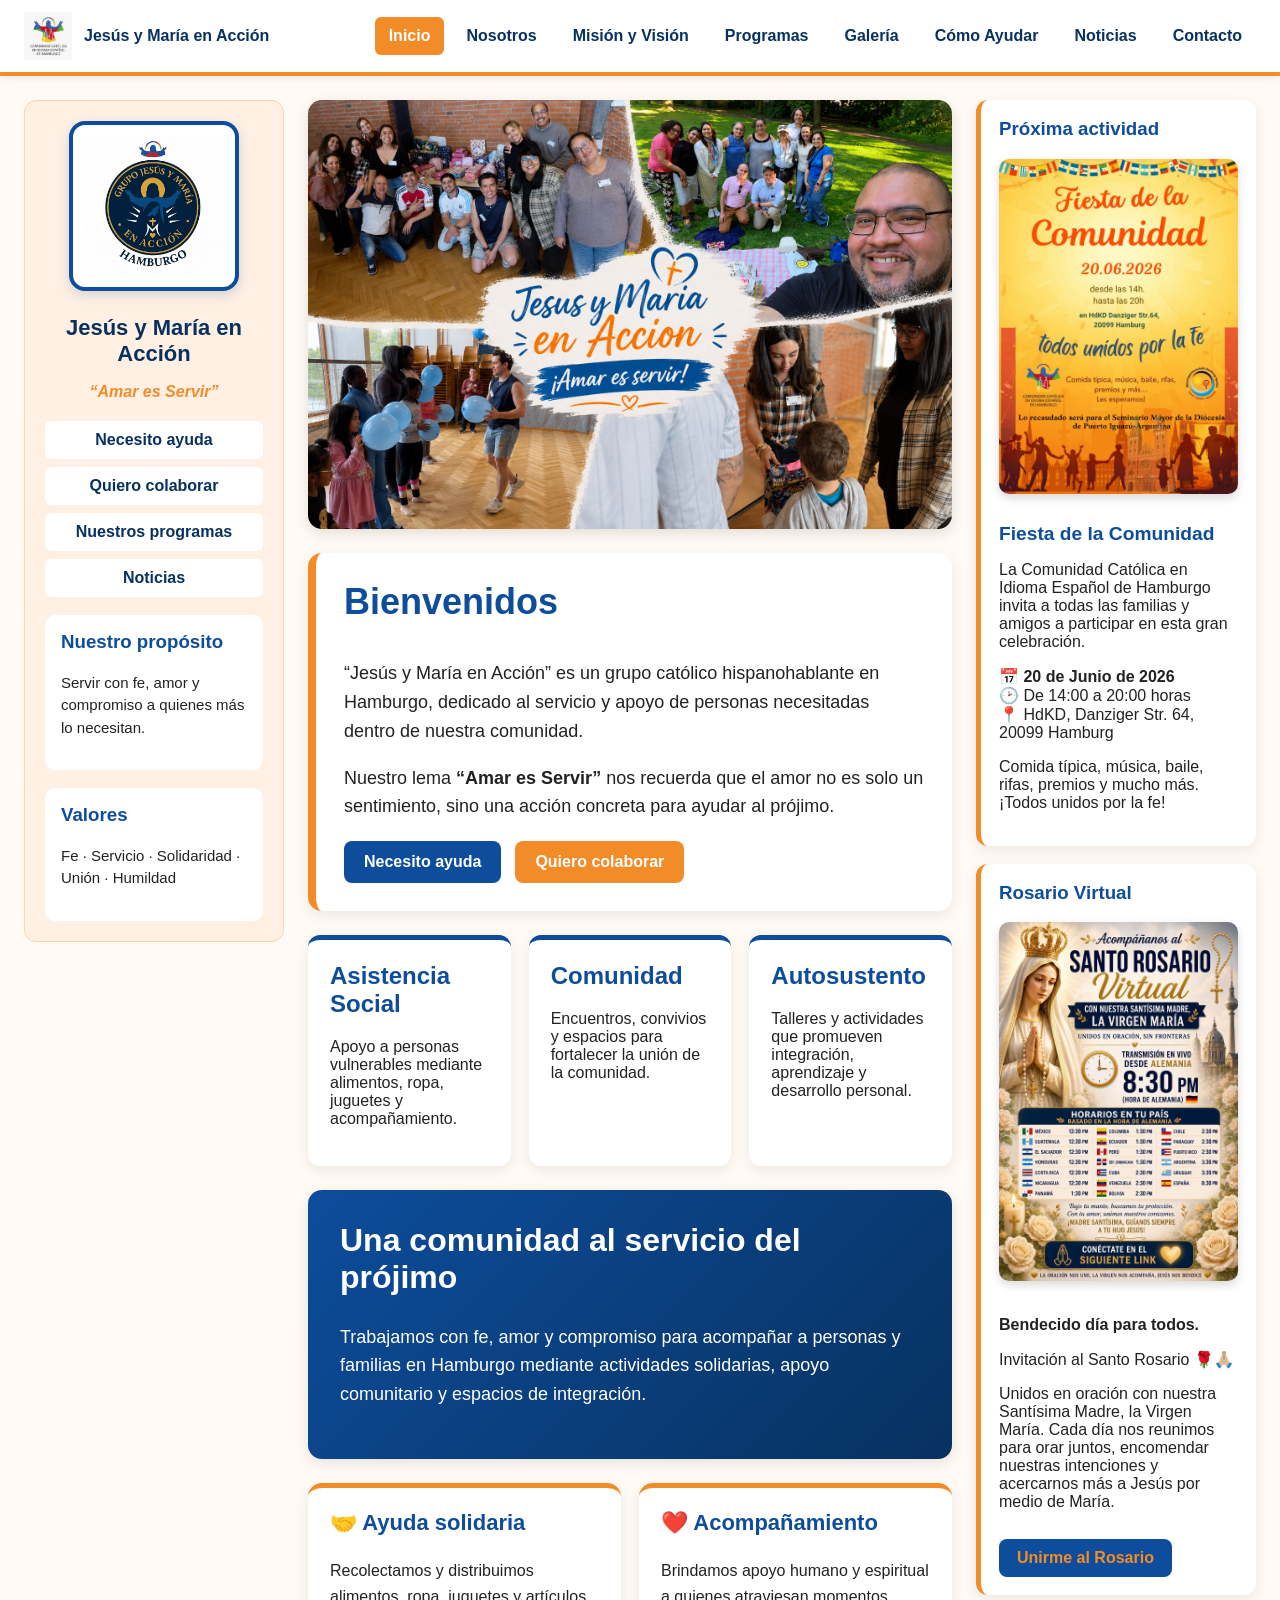
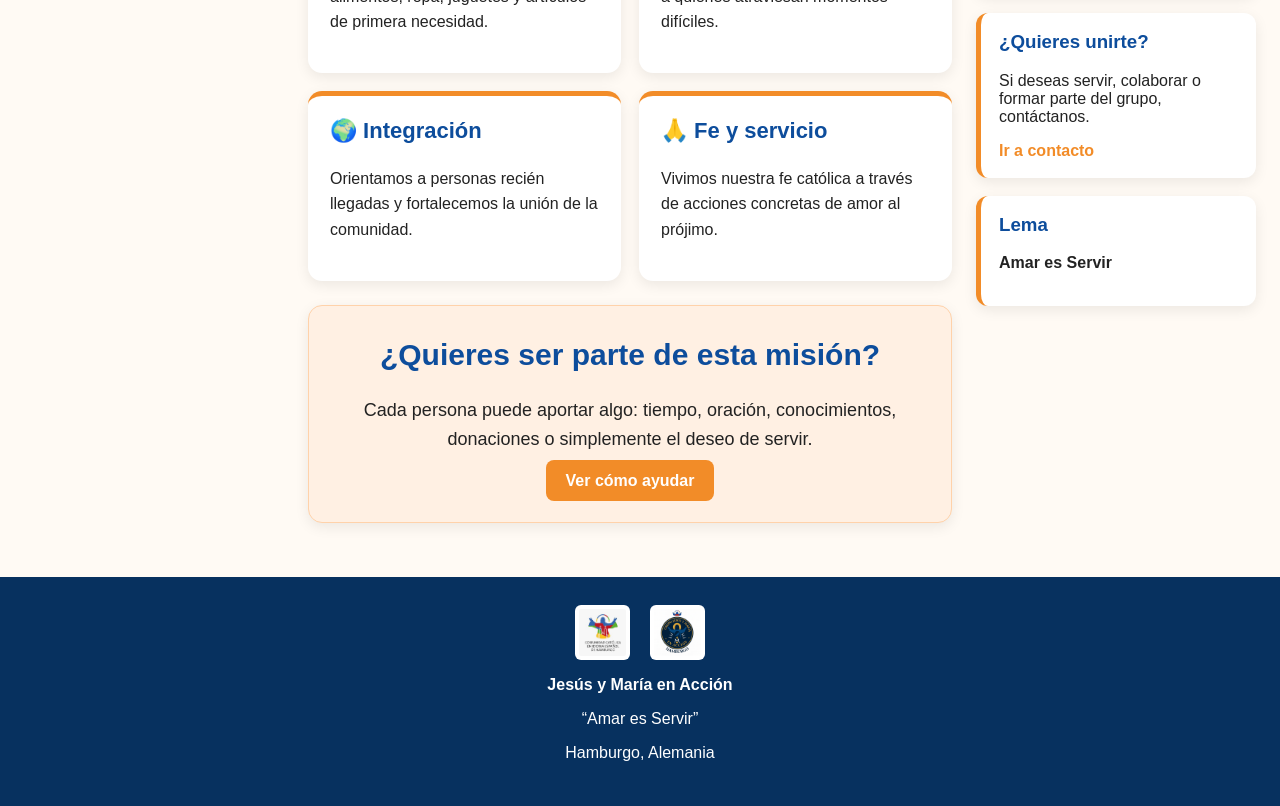
==== index.html @ 9e055492 "updated sidebars" ====
<!DOCTYPE html>
<html lang="es">
<head>
  <meta charset="UTF-8" />
  <meta name="viewport" content="width=device-width, initial-scale=1.0" />
  <title>Jesús y María en Acción | Amar es Servir</title>
  <link rel="stylesheet" href="style.css" />
</head>
<body>

  <div id="header"></div>

  <main class="page-layout">
    <div id="sidebar"></div>

    <section class="main-content">
      <div class="hero-card">
        <img src="images/image-center.png" alt="Jesús y María en Acción" class="hero-image" />
      </div>

      <section class="welcome-section">
        <h1>Bienvenidos</h1>
        <p>
          “Jesús y María en Acción” es un grupo católico hispanohablante en Hamburgo,
          dedicado al servicio y apoyo de personas necesitadas dentro de nuestra comunidad.
        </p>
        <p>
          Nuestro lema <strong>“Amar es Servir”</strong> nos recuerda que el amor no es solo
          un sentimiento, sino una acción concreta para ayudar al prójimo.
        </p>

        <div class="button-group">
          <a href="contacto.html" class="btn primary">Necesito ayuda</a>
          <a href="como-ayudar.html" class="btn secondary">Quiero colaborar</a>
        </div>
      </section>

      <section class="cards-section">
        <article class="info-card">
          <h2>Asistencia Social</h2>
          <p>Apoyo a personas vulnerables mediante alimentos, ropa, juguetes y acompañamiento.</p>
        </article>

        <article class="info-card">
          <h2>Comunidad</h2>
          <p>Encuentros, convivios y espacios para fortalecer la unión de la comunidad.</p>
        </article>

        <article class="info-card">
          <h2>Autosustento</h2>
          <p>Talleres y actividades que promueven integración, aprendizaje y desarrollo personal.</p>
        </article>
      </section>
      <section class="home-mission">
  <h2>Una comunidad al servicio del prójimo</h2>
  <p>
    Trabajamos con fe, amor y compromiso para acompañar a personas y familias
    en Hamburgo mediante actividades solidarias, apoyo comunitario y espacios de integración.
  </p>
</section>

<section class="home-actions">
  <article>
    <h3>🤝 Ayuda solidaria</h3>
    <p>Recolectamos y distribuimos alimentos, ropa, juguetes y artículos de primera necesidad.</p>
  </article>

  <article>
    <h3>❤️ Acompañamiento</h3>
    <p>Brindamos apoyo humano y espiritual a quienes atraviesan momentos difíciles.</p>
  </article>

  <article>
    <h3>🌍 Integración</h3>
    <p>Orientamos a personas recién llegadas y fortalecemos la unión de la comunidad.</p>
  </article>

  <article>
    <h3>🙏 Fe y servicio</h3>
    <p>Vivimos nuestra fe católica a través de acciones concretas de amor al prójimo.</p>
  </article>
</section>

<section class="home-call">
  <h2>¿Quieres ser parte de esta misión?</h2>
  <p>
    Cada persona puede aportar algo: tiempo, oración, conocimientos, donaciones
    o simplemente el deseo de servir.
  </p>
  <a href="como-ayudar.html" class="btn secondary">Ver cómo ayudar</a>
</section>
    </section>

    <aside class="right-column">
      <div class="right-box">
    <h3>Próxima actividad</h3>

    <img src="images/actividad-1.jpeg"
         alt="Fiesta de la Comunidad"
         class="activity-image">

    <h4>Fiesta de la Comunidad</h4>

    <p>
        La Comunidad Católica en Idioma Español de Hamburgo invita a
        todas las familias y amigos a participar en esta gran celebración.
    </p>

    <p>
        📅 <strong>20 de Junio de 2026</strong><br>
        🕑 De 14:00 a 20:00 horas<br>
        📍 HdKD, Danziger Str. 64, 20099 Hamburg
    </p>

    <p>
        Comida típica, música, baile, rifas, premios y mucho más.
        ¡Todos unidos por la fe!
    </p>
</div>

<div class="right-box">
    <h3>Rosario Virtual</h3>

    <img src="images/rosario-1.jpeg"
         alt="Rosario Virtual"
         class="activity-image">

    <p>
        <strong>Bendecido día para todos.</strong>
    </p>

    <p>
        Invitación al Santo Rosario 🌹🙏🏼
    </p>

    <p>
        Unidos en oración con nuestra Santísima Madre,
        la Virgen María. Cada día nos reunimos para orar juntos,
    encomendar nuestras intenciones y acercarnos
    más a Jesús por medio de María.
    </p>

    <a
      href="https://meet.google.com/ncn-cphq-fcn"
      target="_blank"
      class="rosario-link">
      Unirme al Rosario
    </a>
</div>

      <div class="right-box">
        <h3>¿Quieres unirte?</h3>
        <p>Si deseas servir, colaborar o formar parte del grupo, contáctanos.</p>
        <a href="contacto.html">Ir a contacto</a>
      </div>

      <div class="right-box">
        <h3>Lema</h3>
        <p><strong>Amar es Servir</strong></p>
      </div>
    </aside>
  </main>

  <div id="footer"></div>

  <script src="script.js"></script>
</body>
</html>
---- style.css ----
:root {
  --blue: #0d4d9c;
  --dark-blue: #07315f;
  --orange: #f28c28;
  --light-orange: #fff0e3;
  --cream: #fffaf4;
  --white: #ffffff;
  --gray: #f4f4f4;
  --text: #222;
}

* {
  box-sizing: border-box;
}

body {
  margin: 0;
  font-family: Arial, Helvetica, sans-serif;
  color: var(--text);
  background: var(--cream);
}

/* HEADER */

.site-header {
  background: var(--white);
  border-bottom: 4px solid var(--orange);
  box-shadow: 0 2px 8px rgba(0,0,0,0.08);
}

.header-inner {
  max-width: 1500px;
  margin: 0 auto;
  padding: 12px 24px;
  display: flex;
  align-items: center;
  justify-content: space-between;
}

.header-brand {
  display: flex;
  align-items: center;
  gap: 12px;
  text-decoration: none;
  color: var(--dark-blue);
  font-weight: bold;
}

.header-brand img {
  width: 48px;
  height: auto;
}

.nav-toggle {
  display: none;
  background: var(--blue);
  color: white;
  border: none;
  padding: 10px 14px;
  border-radius: 6px;
  font-size: 18px;
  cursor: pointer;
}

.main-nav {
  display: flex;
  gap: 8px;
}

.main-nav a {
  color: var(--dark-blue);
  text-decoration: none;
  padding: 10px 14px;
  font-weight: bold;
  border-radius: 6px;
}

.main-nav a:hover,
.main-nav a.active {
  background: var(--orange);
  color: white;
}

/* LAYOUT */

.page-layout {
  max-width: 1500px;
  margin: 0 auto;
  padding: 24px;
  display: grid;
  grid-template-columns: 260px 1fr 280px;
  gap: 24px;
}

/* SIDEBAR */

.sidebar {
  background: var(--light-orange);
  border-radius: 12px;
  padding: 20px;
  text-align: center;
  border: 1px solid #ffd2aa;
}

.sidebar-logo {
  width: 170px;
  max-width: 100%;
  margin-bottom: 12px;
  padding: 12px;
  background: white;
  border: 4px solid var(--blue);
  border-radius: 16px;
  box-shadow: 0 4px 12px rgba(13, 77, 156, 0.18);
}

.sidebar h2 {
  color: var(--dark-blue);
  margin: 8px 0 4px;
  font-size: 22px;
}

.sidebar .lema {
  color: var(--orange);
  font-weight: bold;
  font-style: italic;
  margin-bottom: 20px;
}

.sidebar-links {
  display: flex;
  flex-direction: column;
  gap: 8px;
}

.sidebar-links a {
  text-decoration: none;
  color: var(--dark-blue);
  background: white;
  padding: 10px;
  border-radius: 6px;
  font-weight: bold;
}

.sidebar-links a:hover {
  background: var(--blue);
  color: white;
}

/* MAIN */

.main-content {
  min-width: 0;
}

.hero-card {
  background: white;
  border-radius: 14px;
  overflow: hidden;
  box-shadow: 0 4px 14px rgba(0,0,0,0.12);
}

.hero-image {
  width: 100%;
  display: block;
}

.welcome-section {
  margin-top: 24px;
  background: white;
  padding: 28px;
  border-radius: 14px;
  border-left: 8px solid var(--orange);
  box-shadow: 0 4px 14px rgba(0,0,0,0.08);
}

.welcome-section h1 {
  margin-top: 0;
  color: var(--blue);
  font-size: 36px;
}

.welcome-section p {
  font-size: 18px;
  line-height: 1.6;
}

.button-group {
  display: flex;
  gap: 14px;
  margin-top: 20px;
  flex-wrap: wrap;
}

.btn {
  text-decoration: none;
  padding: 12px 20px;
  border-radius: 8px;
  font-weight: bold;
}

.btn.primary {
  background: var(--blue);
  color: white;
}

.btn.secondary {
  background: var(--orange);
  color: white;
}

.btn:hover {
  opacity: 0.9;
}

.cards-section {
  margin-top: 24px;
  display: grid;
  grid-template-columns: repeat(3, 1fr);
  gap: 18px;
}

.info-card {
  background: white;
  padding: 22px;
  border-radius: 12px;
  border-top: 5px solid var(--blue);
  box-shadow: 0 4px 14px rgba(0,0,0,0.08);
}

.info-card h2 {
  color: var(--blue);
  margin-top: 0;
}

/* RIGHT COLUMN */

.right-column {
  display: flex;
  flex-direction: column;
  gap: 18px;
}

.right-box {
  background: white;
  padding: 18px;
  border-radius: 12px;
  border-left: 5px solid var(--orange);
  box-shadow: 0 4px 14px rgba(0,0,0,0.08);
}

.right-box h3 {
  margin-top: 0;
  color: var(--blue);
}

.right-box a {
  color: var(--orange);
  font-weight: bold;
  text-decoration: none;
}

/* FOOTER */

.site-footer {
  background: var(--dark-blue);
  color: white;
  margin-top: 30px;
  padding: 28px 20px;
  text-align: center;
}

.footer-logos {
  display: flex;
  justify-content: center;
  gap: 20px;
  margin-bottom: 12px;
  align-items: center;
}

.footer-logos img {
  height: 55px;
  background: white;
  padding: 4px;
  border-radius: 6px;
}

/* MOBILE */

@media (max-width: 1050px) {
  .page-layout {
    grid-template-columns: 220px 1fr;
  }

  .right-column {
    grid-column: 1 / -1;
    display: grid;
    grid-template-columns: repeat(3, 1fr);
  }
}

@media (max-width: 800px) {
  .header-inner {
    flex-wrap: wrap;
  }

  .nav-toggle {
    display: block;
  }

  .main-nav {
    display: none;
    width: 100%;
    flex-direction: column;
    margin-top: 12px;
  }

  .main-nav.show {
    display: flex;
  }

  .main-nav a {
    background: var(--gray);
  }

  .page-layout {
    grid-template-columns: 1fr;
    padding: 14px;
  }

  .sidebar {
    order: 2;
  }

  .main-content {
    order: 1;
  }

  .right-column {
    order: 3;
    grid-template-columns: 1fr;
  }

  .cards-section {
    grid-template-columns: 1fr;
  }

  .welcome-section h1 {
    font-size: 30px;
  }

  .welcome-section p {
    font-size: 16px;
  }

  .button-group {
    flex-direction: column;
  }

  .btn {
    text-align: center;
  }
}

/* CONTACT PAGE */

.contact-hero {
  background: linear-gradient(135deg, var(--blue), var(--dark-blue));
  color: white;
  padding: 34px;
  border-radius: 14px;
  box-shadow: 0 4px 14px rgba(0,0,0,0.12);
}

.contact-hero h1 {
  margin-top: 0;
  font-size: 36px;
}

.contact-hero p {
  font-size: 18px;
  line-height: 1.6;
  max-width: 850px;
}

.contact-card {
  margin-top: 24px;
  background: white;
  padding: 28px;
  border-radius: 14px;
  border-left: 8px solid var(--orange);
  box-shadow: 0 4px 14px rgba(0,0,0,0.08);
}

.contact-form {
  display: flex;
  flex-direction: column;
  gap: 18px;
}

.form-row {
  display: grid;
  grid-template-columns: 1fr 1fr;
  gap: 18px;
}

.form-group {
  display: flex;
  flex-direction: column;
  gap: 7px;
}

.form-group label {
  font-weight: bold;
  color: var(--dark-blue);
}

.form-group input,
.form-group select,
.form-group textarea {
  width: 100%;
  padding: 13px 14px;
  border: 1px solid #cfcfcf;
  border-radius: 8px;
  font-size: 16px;
  font-family: Arial, Helvetica, sans-serif;
}

.form-group textarea {
  resize: vertical;
}

.form-group input:focus,
.form-group select:focus,
.form-group textarea:focus {
  outline: none;
  border-color: var(--blue);
  box-shadow: 0 0 0 3px rgba(13, 77, 156, 0.15);
}

.checkbox-group {
  display: flex;
  align-items: flex-start;
  gap: 10px;
  font-size: 15px;
  line-height: 1.5;
}

.checkbox-group input {
  margin-top: 4px;
}

.form-button {
  border: none;
  cursor: pointer;
  font-size: 17px;
  align-self: flex-start;
}

@media (max-width: 800px) {
  .form-row {
    grid-template-columns: 1fr;
  }

  .contact-hero h1 {
    font-size: 28px;
  }

  .contact-card,
  .contact-hero {
    padding: 22px;
  }

  .form-button {
    width: 100%;
  }
}

/* COMO AYUDAR PAGE */

.help-hero {
  background: linear-gradient(135deg, var(--orange), #ffb15f);
  color: white;
  padding: 34px;
  border-radius: 14px;
  box-shadow: 0 4px 14px rgba(0,0,0,0.12);
}

.help-hero h1 {
  margin-top: 0;
  font-size: 36px;
}

.help-hero p {
  font-size: 18px;
  line-height: 1.6;
  max-width: 900px;
}

.help-grid {
  margin-top: 24px;
  display: grid;
  grid-template-columns: repeat(2, 1fr);
  gap: 20px;
}

.help-card {
  background: white;
  padding: 26px;
  border-radius: 14px;
  border-top: 6px solid var(--blue);
  box-shadow: 0 4px 14px rgba(0,0,0,0.08);
  transition: transform 0.2s ease, box-shadow 0.2s ease;
}

.help-card:hover {
  transform: translateY(-4px);
  box-shadow: 0 8px 22px rgba(0,0,0,0.12);
}

.help-icon {
  font-size: 42px;
  margin-bottom: 10px;
}

.help-card h2 {
  color: var(--blue);
  margin-top: 0;
}

.help-card p {
  line-height: 1.6;
  margin-bottom: 20px;
}

.help-closing {
  margin-top: 24px;
  background: white;
  padding: 28px;
  border-radius: 14px;
  border-left: 8px solid var(--orange);
  box-shadow: 0 4px 14px rgba(0,0,0,0.08);
  text-align: center;
}

.help-closing h2 {
  color: var(--blue);
  font-size: 32px;
  margin-top: 0;
}

.help-closing p {
  font-size: 18px;
  line-height: 1.6;
}

@media (max-width: 800px) {
  .help-grid {
    grid-template-columns: 1fr;
  }

  .help-hero h1 {
    font-size: 28px;
  }

  .help-hero,
  .help-closing,
  .help-card {
    padding: 22px;
  }
}

/* NOSOTROS PAGE */

.about-hero {
  background: linear-gradient(135deg, var(--blue), var(--dark-blue));
  color: white;
  padding: 34px;
  border-radius: 14px;
  box-shadow: 0 4px 14px rgba(0,0,0,0.12);
}

.about-hero h1 {
  margin-top: 0;
  font-size: 38px;
}

.about-hero p {
  font-size: 19px;
  line-height: 1.6;
}

.about-section {
  margin-top: 24px;
  background: white;
  padding: 24px;
  border-radius: 14px;
  display: grid;
  grid-template-columns: 1fr 1fr;
  gap: 24px;
  align-items: center;
  box-shadow: 0 4px 14px rgba(0,0,0,0.08);
  border-left: 8px solid var(--orange);
}

.about-section.reverse {
  direction: rtl;
  border-left: none;
  border-right: 8px solid var(--blue);
}

.about-section.reverse > * {
  direction: ltr;
}

.about-text h2 {
  color: var(--blue);
  font-size: 30px;
  margin-top: 0;
}

.about-text p {
  font-size: 17px;
  line-height: 1.7;
}

.about-img {
  width: 100%;
  height: 330px;
  object-fit: cover;
  border-radius: 12px;
  box-shadow: 0 4px 12px rgba(0,0,0,0.15);
}

.about-closing {
  margin-top: 24px;
  background: var(--light-orange);
  padding: 32px;
  border-radius: 14px;
  text-align: center;
  border: 1px solid #ffd2aa;
  box-shadow: 0 4px 14px rgba(0,0,0,0.08);
}

.about-closing h2 {
  color: var(--blue);
  font-size: 32px;
  margin-top: 0;
}

.about-closing p {
  font-size: 18px;
  line-height: 1.6;
  max-width: 780px;
  margin: 0 auto 22px;
}

@media (max-width: 800px) {
  .about-section,
  .about-section.reverse {
    grid-template-columns: 1fr;
    direction: ltr;
    border-left: 8px solid var(--orange);
    border-right: none;
  }

  .about-img {
    height: 240px;
  }

  .about-hero h1 {
    font-size: 30px;
  }

  .about-text h2 {
    font-size: 26px;
  }

  .about-section,
  .about-closing,
  .about-hero {
    padding: 22px;
  }
}

.activity-image {
    width: 100%;
    border-radius: 10px;
    margin-bottom: 15px;
    box-shadow: 0 4px 10px rgba(0,0,0,0.15);
}

.right-box h4 {
    color: var(--blue);
    margin-top: 10px;
    margin-bottom: 10px;
    font-size: 1.2rem;
}

.rosario-link {
    display: inline-block;
    margin-top: 12px;
    background-color: var(--blue);
    color: white;
    text-decoration: none;
    padding: 10px 18px;
    border-radius: 8px;
    font-weight: bold;
    transition: 0.3s;
}

.rosario-link:hover {
    background-color: var(--orange);
}

/* HOME EXTRA SECTIONS */

.home-mission {
  margin-top: 24px;
  background: linear-gradient(135deg, var(--blue), var(--dark-blue));
  color: white;
  padding: 32px;
  border-radius: 14px;
  box-shadow: 0 4px 14px rgba(0,0,0,0.10);
}

.home-mission h2 {
  margin-top: 0;
  font-size: 32px;
}

.home-mission p {
  font-size: 18px;
  line-height: 1.6;
}

.home-actions {
  margin-top: 24px;
  display: grid;
  grid-template-columns: repeat(2, 1fr);
  gap: 18px;
}

.home-actions article {
  background: white;
  padding: 22px;
  border-radius: 14px;
  border-top: 5px solid var(--orange);
  box-shadow: 0 4px 14px rgba(0,0,0,0.08);
}

.home-actions h3 {
  color: var(--blue);
  margin-top: 0;
  font-size: 22px;
}

.home-actions p {
  line-height: 1.6;
}

.home-call {
  margin-top: 24px;
  background: var(--light-orange);
  padding: 32px;
  border-radius: 14px;
  text-align: center;
  border: 1px solid #ffd2aa;
  box-shadow: 0 4px 14px rgba(0,0,0,0.08);
}

.home-call h2 {
  color: var(--blue);
  font-size: 30px;
  margin-top: 0;
}

.home-call p {
  font-size: 18px;
  line-height: 1.6;
}

@media (max-width: 800px) {
  .home-actions {
    grid-template-columns: 1fr;
  }

  .home-mission,
  .home-call {
    padding: 22px;
  }
}

.sidebar-impact {
  margin-top: 18px;
  background: white;
  padding: 16px;
  border-radius: 10px;
  text-align: left;
}

.sidebar-impact h3 {
  color: var(--blue);
  margin-top: 0;
}

.sidebar-impact p {
  font-size: 15px;
  line-height: 1.5;
}
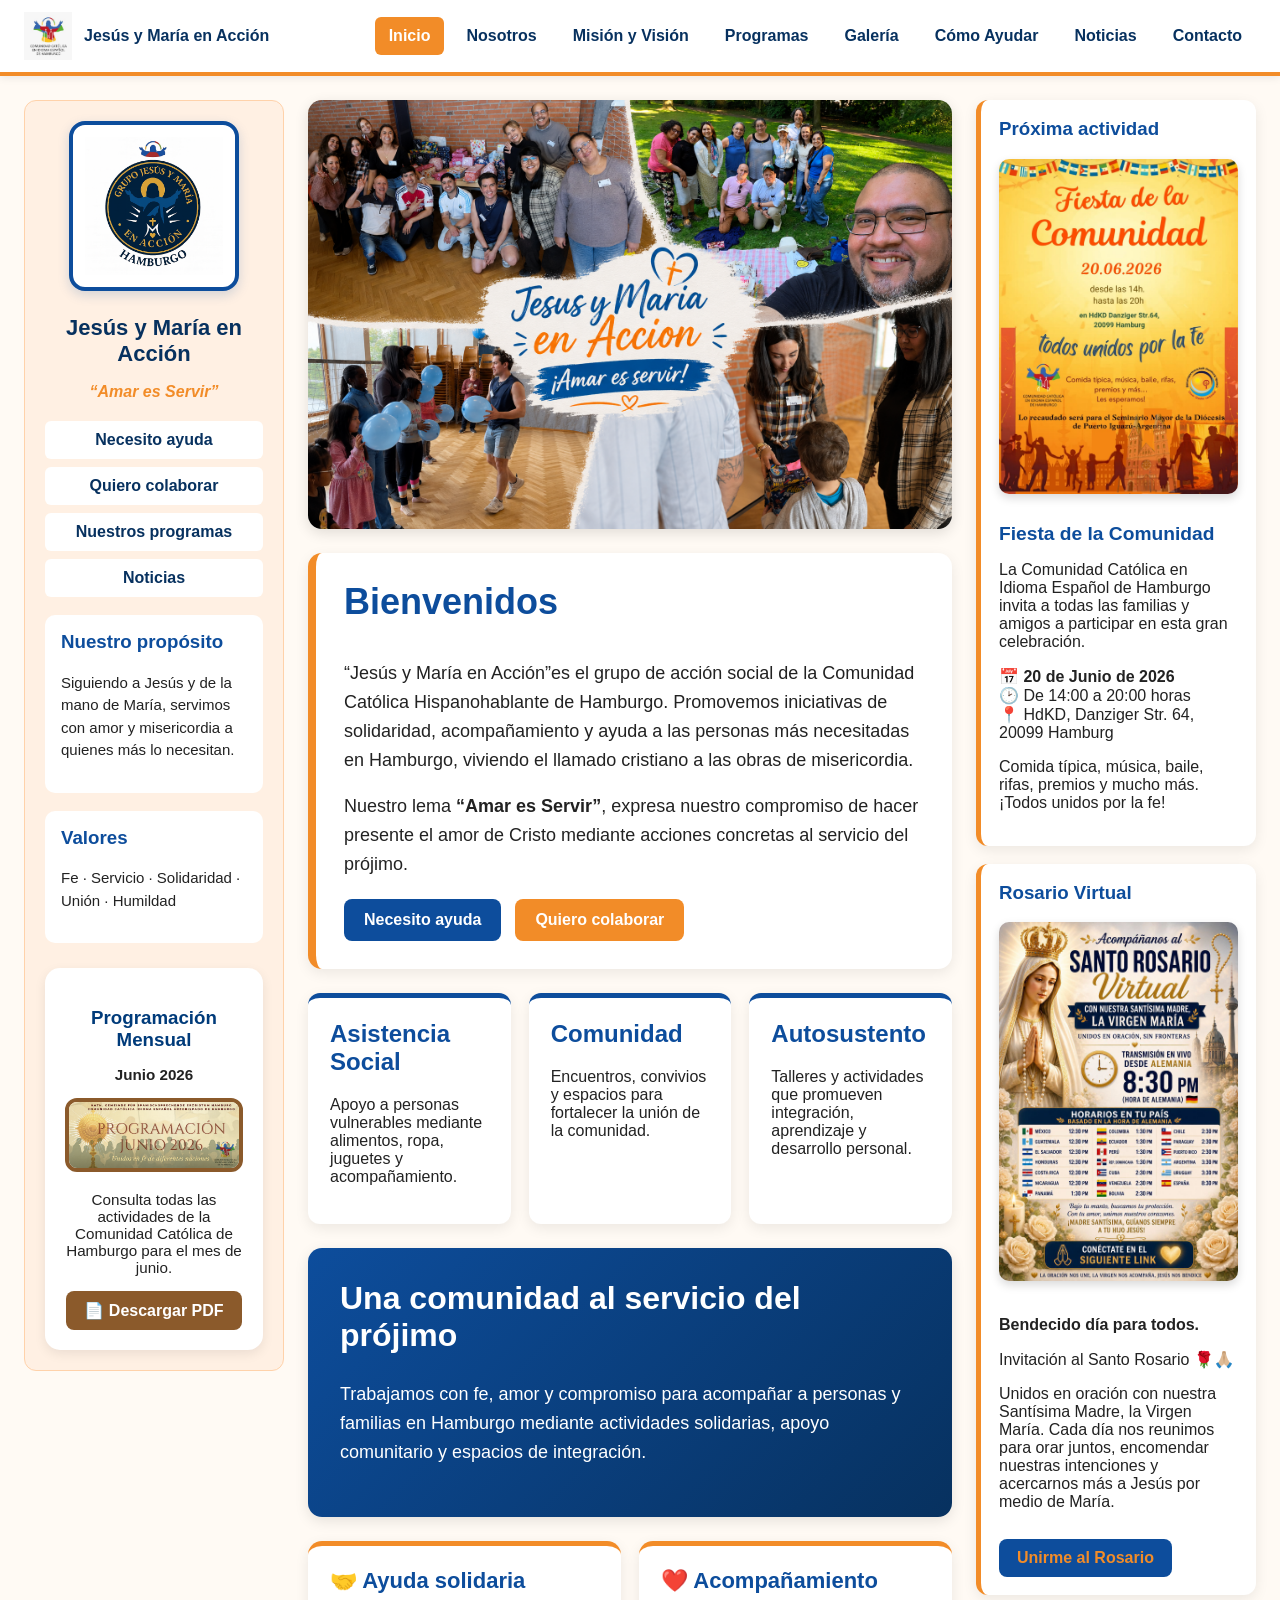
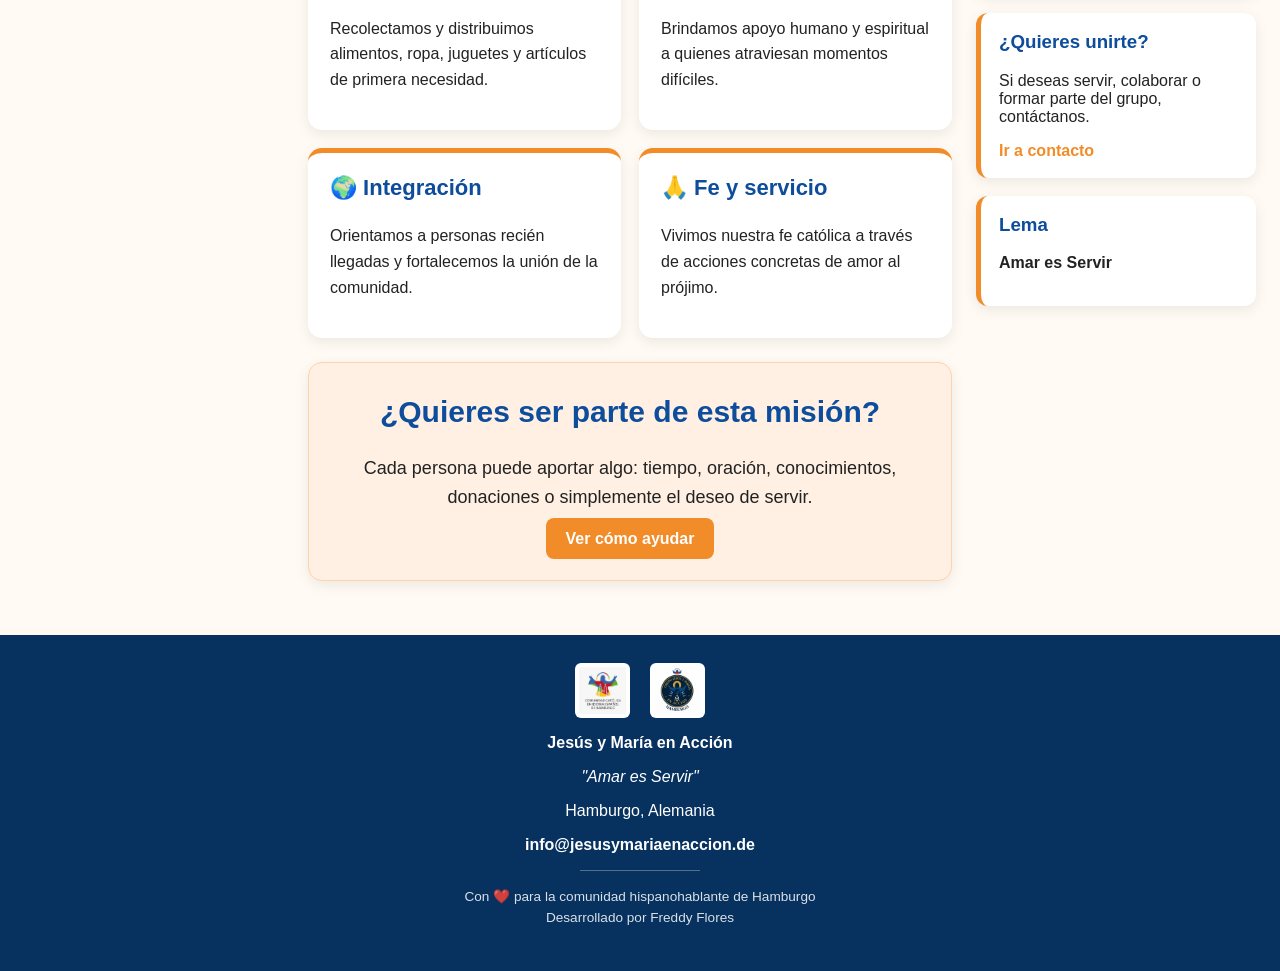
==== commit a2ce8d11: "Updated sidebar and index" ====
--- a/index.html
+++ b/index.html
@@ -21,12 +21,14 @@
       <section class="welcome-section">
         <h1>Bienvenidos</h1>
         <p>
-          “Jesús y María en Acción” es un grupo católico hispanohablante en Hamburgo,
-          dedicado al servicio y apoyo de personas necesitadas dentro de nuestra comunidad.
+          “Jesús y María en Acción”es el grupo de acción social de la Comunidad Católica 
+          Hispanohablante de Hamburgo. Promovemos iniciativas de solidaridad, acompañamiento 
+          y ayuda a las personas más necesitadas en Hamburgo, viviendo el llamado cristiano 
+          a las obras de misericordia.
         </p>
         <p>
-          Nuestro lema <strong>“Amar es Servir”</strong> nos recuerda que el amor no es solo
-          un sentimiento, sino una acción concreta para ayudar al prójimo.
+          Nuestro lema <strong>“Amar es Servir”</strong>, expresa nuestro compromiso de hacer 
+          presente el amor de Cristo mediante acciones concretas al servicio del prójimo.
         </p>
 
         <div class="button-group">
--- a/style.css
+++ b/style.css
@@ -806,4 +806,77 @@
 .sidebar-impact p {
   font-size: 15px;
   line-height: 1.5;
+}
+
+.footer-email {
+    margin-top: 10px;
+}
+
+.footer-email a {
+    color: white;
+    text-decoration: none;
+    font-weight: 600;
+}
+
+.footer-email a:hover {
+    text-decoration: underline;
+}
+
+.footer-divider {
+    width: 120px;
+    height: 1px;
+    background: rgba(255,255,255,0.3);
+    margin: 15px auto;
+}
+
+.footer-credit {
+    font-size: 0.85rem;
+    opacity: 0.85;
+    line-height: 1.6;
+}
+
+.programacion-card {
+    background: #ffffff;
+    padding: 20px;
+    border-radius: 15px;
+    margin-top: 25px;
+    text-align: center;
+    box-shadow: 0 4px 12px rgba(0,0,0,0.08);
+}
+
+.programacion-card h3 {
+    color: #003b7a;
+    margin-bottom: 15px;
+}
+
+.programacion-img {
+    width: 100%;
+    border: 4px solid #8b5a2b;
+    border-radius: 12px;
+    transition: all 0.3s ease;
+}
+
+.programacion-img:hover {
+    transform: scale(1.02);
+    box-shadow: 0 8px 20px rgba(0,0,0,0.15);
+}
+
+.programacion-card p {
+    margin: 15px 0;
+    font-size: 0.95rem;
+}
+
+.download-btn {
+    display: inline-block;
+    background: #8b5a2b;
+    color: white;
+    padding: 10px 18px;
+    border-radius: 8px;
+    text-decoration: none;
+    font-weight: bold;
+    transition: 0.3s;
+}
+
+.download-btn:hover {
+    background: #6f451f;
 }
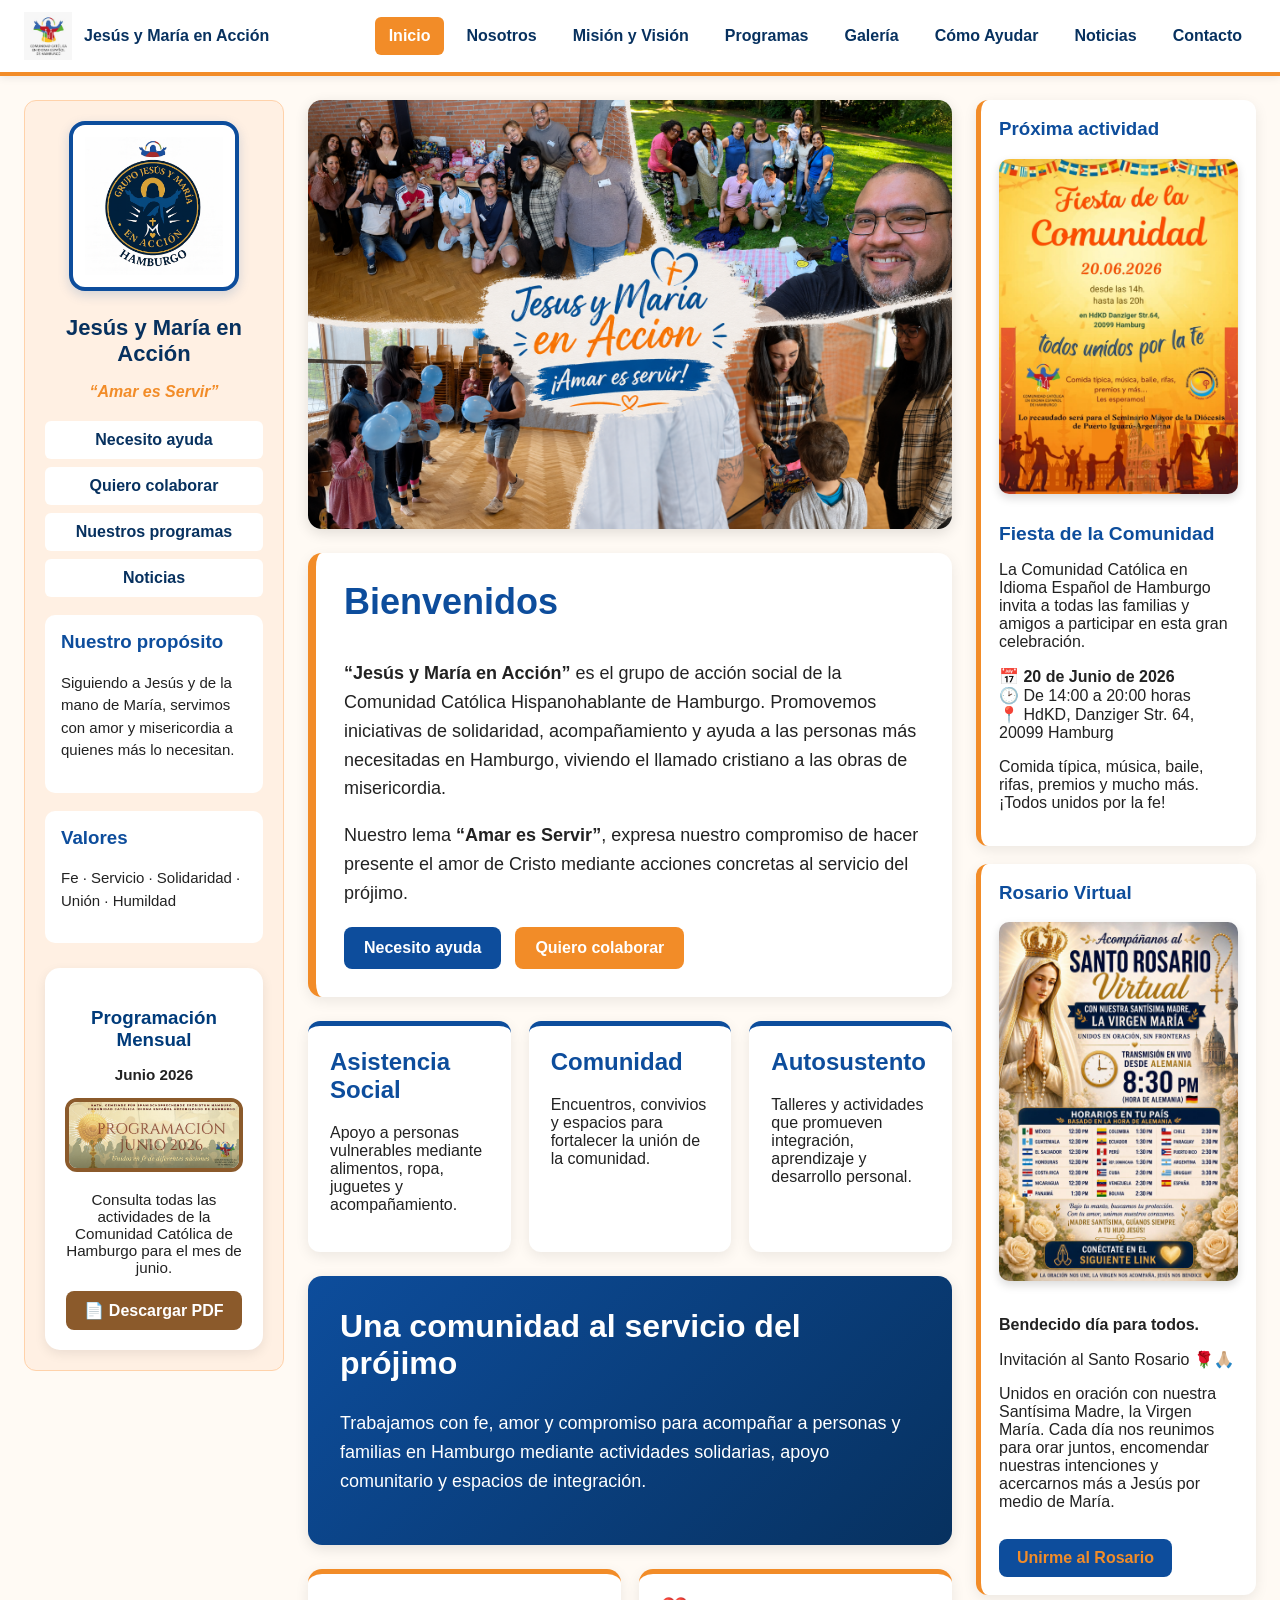
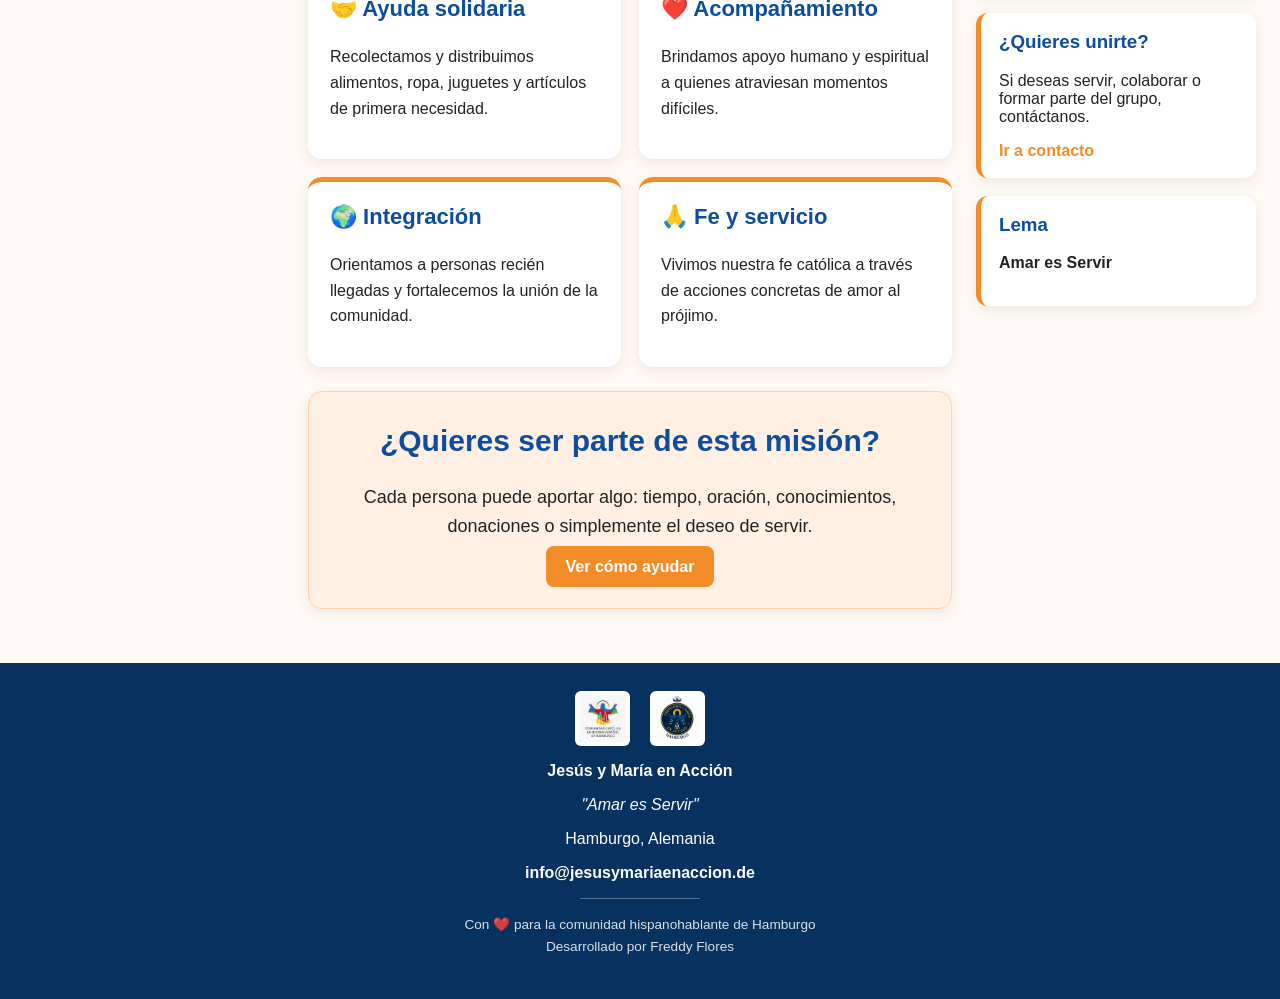
==== commit d0c476a2: "updated text" ====
--- a/index.html
+++ b/index.html
@@ -21,7 +21,7 @@
       <section class="welcome-section">
         <h1>Bienvenidos</h1>
         <p>
-          “Jesús y María en Acción”es el grupo de acción social de la Comunidad Católica 
+          <strong>“Jesús y María en Acción”</strong> es el grupo de acción social de la Comunidad Católica 
           Hispanohablante de Hamburgo. Promovemos iniciativas de solidaridad, acompañamiento 
           y ayuda a las personas más necesitadas en Hamburgo, viviendo el llamado cristiano 
           a las obras de misericordia.
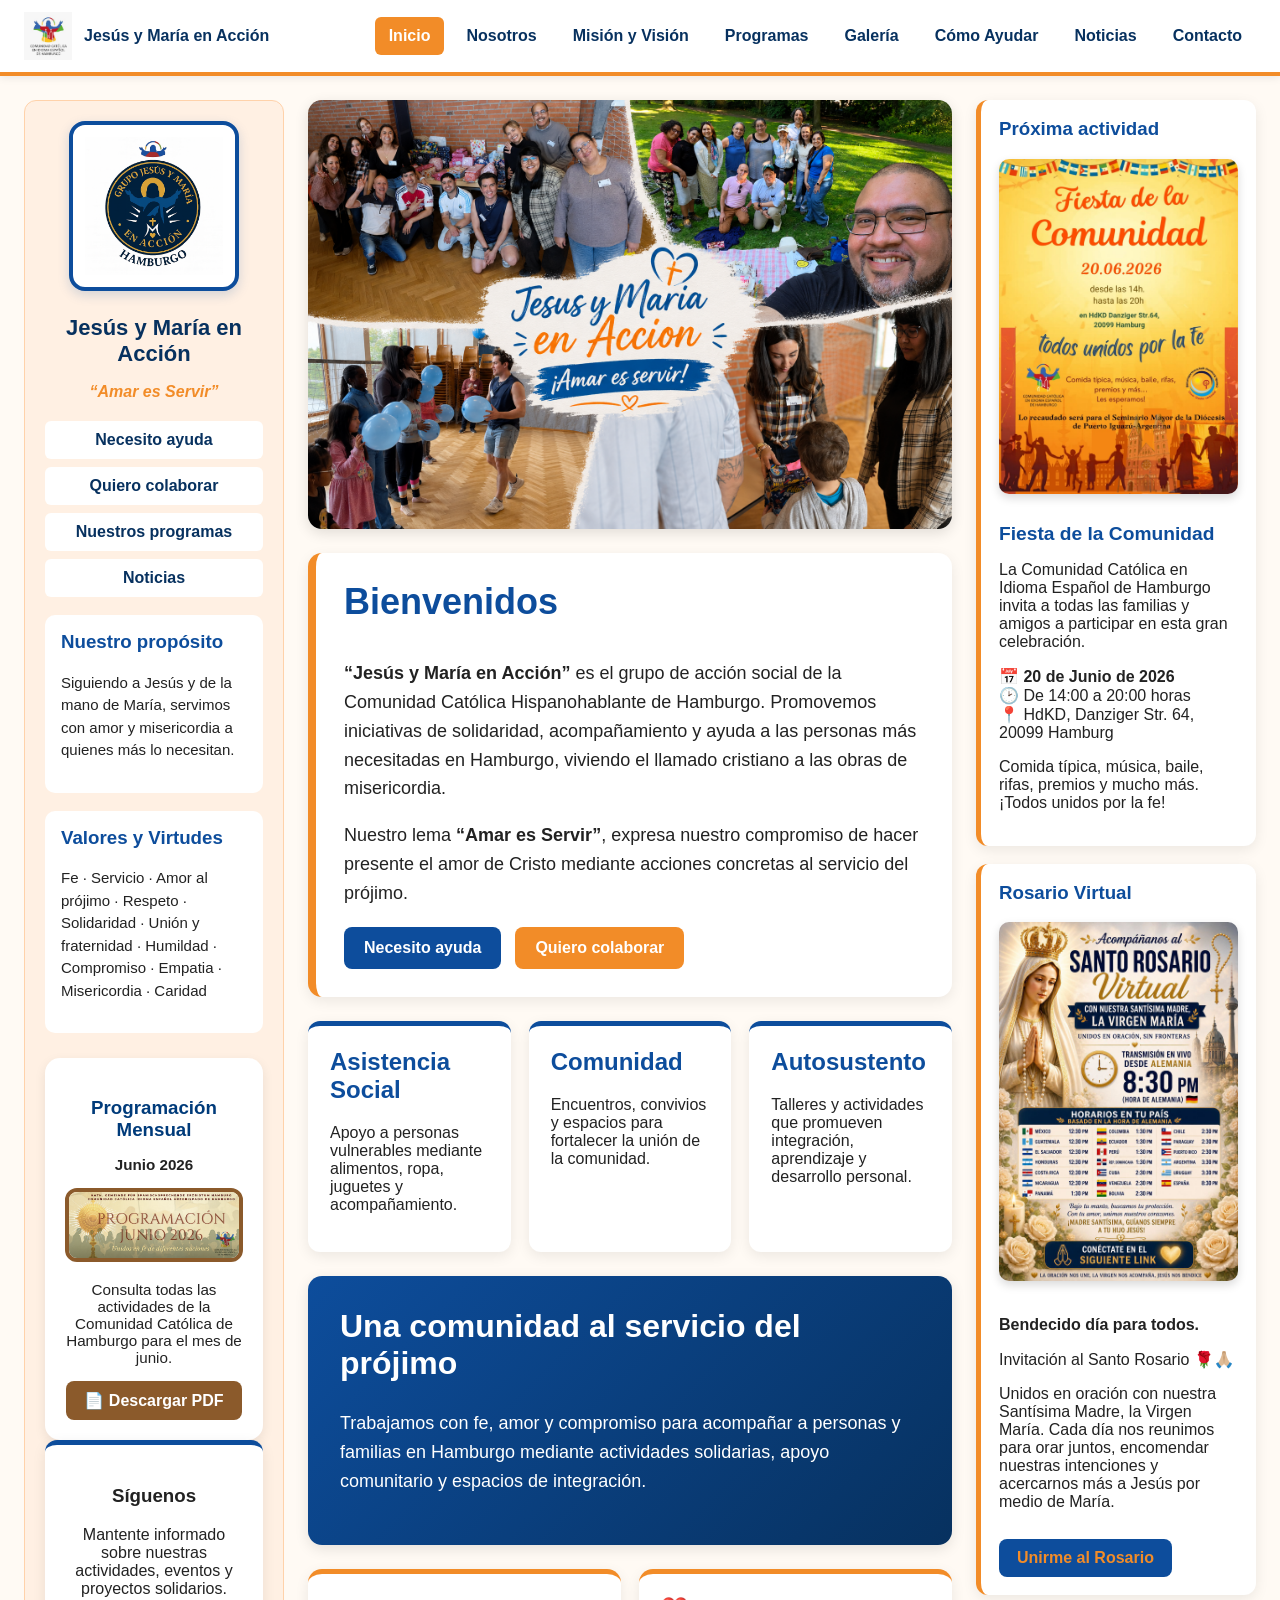
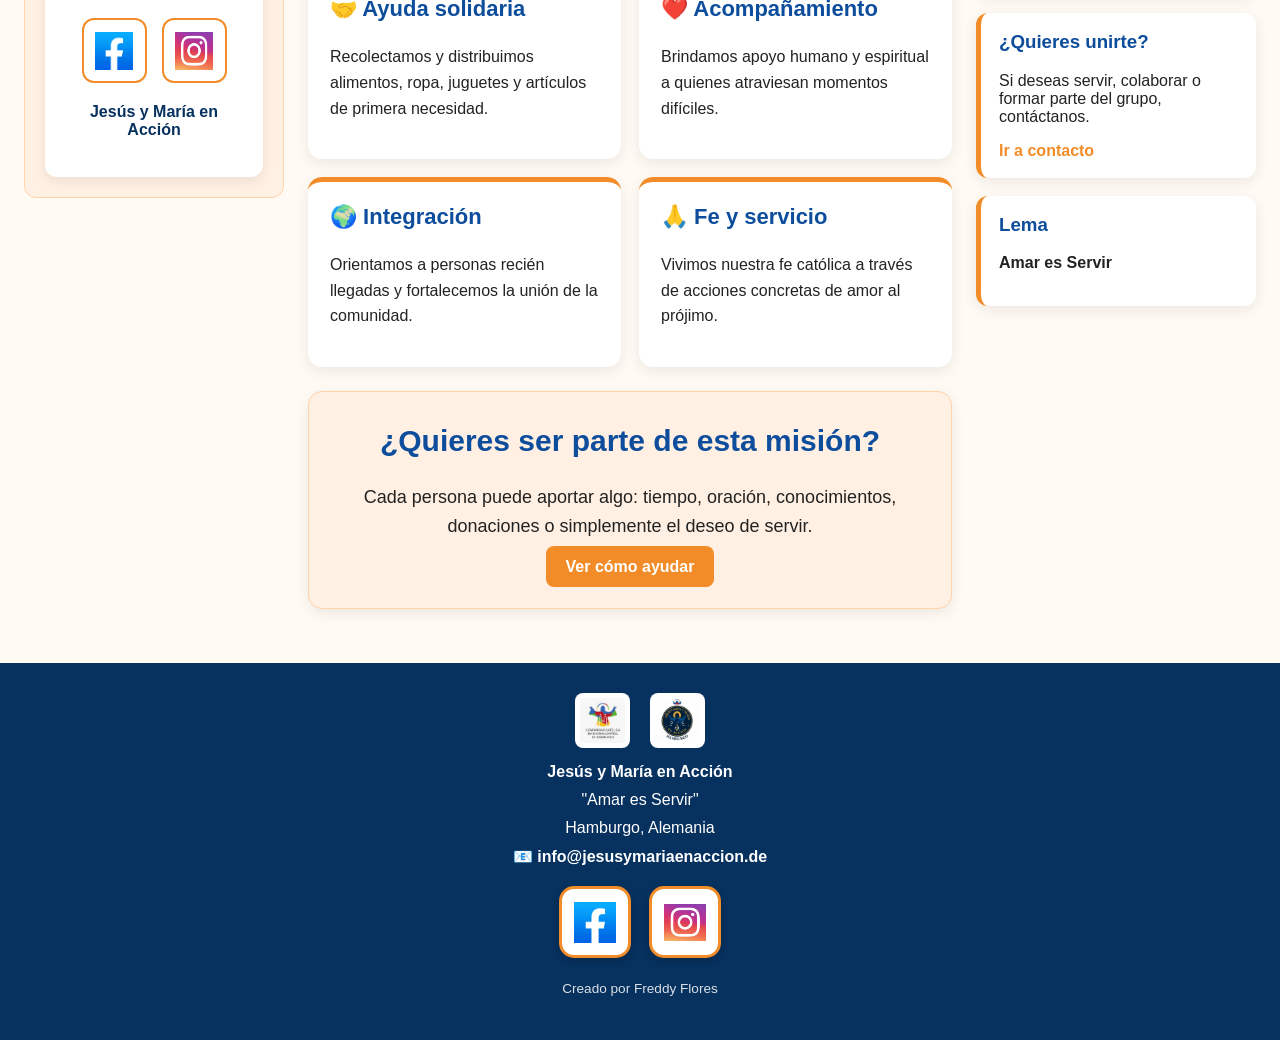
==== commit 1a495fea: "Added favicon" ====
--- a/index.html
+++ b/index.html
@@ -4,6 +4,7 @@
   <meta charset="UTF-8" />
   <meta name="viewport" content="width=device-width, initial-scale=1.0" />
   <title>Jesús y María en Acción | Amar es Servir</title>
+  <link rel="icon" type="image/png" href="images/favicon/favicon.png">
   <link rel="stylesheet" href="style.css" />
 </head>
 <body>
--- a/style.css
+++ b/style.css
@@ -259,29 +259,102 @@
   text-decoration: none;
 }
 
-/* FOOTER */
+/* =========================
+   FOOTER
+========================= */
 
 .site-footer {
-  background: var(--dark-blue);
-  color: white;
-  margin-top: 30px;
-  padding: 28px 20px;
-  text-align: center;
-}
+    background: var(--dark-blue);
+    color: white;
+    margin-top: 30px;
+    padding: 30px 20px;
+    text-align: center;
+}
+
+.site-footer p {
+    margin: 10px 0;
+}
+
+/* Logos */
 
 .footer-logos {
-  display: flex;
-  justify-content: center;
-  gap: 20px;
-  margin-bottom: 12px;
-  align-items: center;
+    display: flex;
+    justify-content: center;
+    align-items: center;
+    gap: 20px;
+    margin-bottom: 15px;
 }
 
 .footer-logos img {
-  height: 55px;
-  background: white;
-  padding: 4px;
-  border-radius: 6px;
+    height: 55px;
+    background: white;
+    padding: 5px;
+    border-radius: 8px;
+}
+
+/* Email */
+
+.footer-email {
+    margin-top: 15px;
+    margin-bottom: 15px;
+}
+
+.footer-email a {
+    color: white;
+    text-decoration: none;
+    font-weight: 500;
+}
+
+.footer-email a:hover {
+    color: #f28c28;
+}
+
+/* Redes Sociales */
+
+.social-links {
+    display: flex;
+    justify-content: center;
+    align-items: center;
+    gap: 18px;
+    margin: 20px 0;
+}
+
+.social-links a {
+    width: 72px;
+    height: 72px;
+
+    display: flex;
+    justify-content: center;
+    align-items: center;
+
+    background: white;
+
+    border: 3px solid #f28c28;
+    border-radius: 15px;
+
+    box-shadow: 0 3px 10px rgba(0,0,0,0.18);
+
+    transition: all 0.3s ease;
+}
+
+.social-links a:hover {
+    transform: translateY(-4px);
+    background: #fff8f1;
+    box-shadow: 0 6px 16px rgba(0,0,0,0.25);
+}
+
+.social-links img {
+    width: 42px;
+    height: 42px;
+    object-fit: contain;
+}
+
+/* Crédito */
+
+.footer-credit {
+    margin-top: 15px;
+    font-size: 0.95rem;
+    opacity: 0.9;
 }
 
 /* MOBILE */
@@ -879,4 +952,252 @@
 
 .download-btn:hover {
     background: #6f451f;
+}
+
+.social-card {
+    text-align: center;
+}
+
+.social-card-links {
+    display: flex;
+    justify-content: center;
+    gap: 15px;
+    margin: 20px 0;
+}
+
+.social-card-links a {
+    background: white;
+    border: 2px solid #f28c28;
+    border-radius: 12px;
+
+    width: 65px;
+    height: 65px;
+
+    display: flex;
+    align-items: center;
+    justify-content: center;
+
+    transition: all 0.3s ease;
+}
+
+.social-card-links a:hover {
+    transform: translateY(-3px);
+    box-shadow: 0 4px 12px rgba(0,0,0,0.15);
+}
+
+.social-card-links img {
+    width: 38px;
+    height: 38px;
+}
+
+.social-text {
+    color: var(--dark-blue);
+    font-weight: bold;
+    margin-top: 10px;
+}
+
+/* =========================
+   MISION Y VISION PAGE
+========================= */
+
+.mv-hero {
+    background: linear-gradient(135deg, var(--blue), var(--dark-blue));
+    color: white;
+    padding: 38px;
+    border-radius: 14px;
+    box-shadow: 0 4px 14px rgba(0,0,0,0.12);
+}
+
+.mv-hero h1 {
+    margin-top: 0;
+    font-size: 42px;
+}
+
+.mv-hero p {
+    font-size: 19px;
+    line-height: 1.6;
+}
+
+.mv-section {
+    margin-top: 24px;
+    background: white;
+    padding: 28px;
+    border-radius: 14px;
+    display: grid;
+    grid-template-columns: 1fr 1fr;
+    gap: 26px;
+    align-items: center;
+    border-left: 8px solid var(--orange);
+    box-shadow: 0 4px 14px rgba(0,0,0,0.08);
+}
+
+.mv-section.reverse {
+    direction: rtl;
+    border-left: none;
+    border-right: 8px solid var(--blue);
+}
+
+.mv-section.reverse > * {
+    direction: ltr;
+}
+
+.mv-text h2 {
+    color: var(--blue);
+    font-size: 32px;
+    margin-top: 0;
+}
+
+.mv-text p {
+    font-size: 17px;
+    line-height: 1.7;
+}
+
+.mv-image-box img {
+    width: 100%;
+    height: 330px;
+    object-fit: cover;
+    border-radius: 14px;
+    border: 4px solid var(--orange);
+    box-shadow: 0 4px 14px rgba(0,0,0,0.18);
+}
+
+.mv-values {
+    margin-top: 24px;
+    background: white;
+    padding: 30px;
+    border-radius: 14px;
+    text-align: center;
+    border-left: 8px solid var(--orange);
+    box-shadow: 0 4px 14px rgba(0,0,0,0.08);
+}
+
+.mv-values h2 {
+    color: var(--blue);
+    font-size: 32px;
+    margin-top: 0;
+}
+
+.cross-divider {
+    text-align: center;
+    margin-bottom: 18px;
+}
+
+.cross-divider img {
+    width: 85px;
+    max-width: 100%;
+    filter: drop-shadow(0 4px 8px rgba(0,0,0,0.25));
+    transition: transform 0.4s ease;
+}
+
+.cross-divider img:hover {
+    transform: scale(1.08);
+}
+
+.values-grid {
+    display: flex;
+    flex-wrap: wrap;
+    gap: 12px;
+    justify-content: center;
+}
+
+.values-grid span {
+    background: var(--light-orange);
+    color: var(--dark-blue);
+    padding: 12px 16px;
+    border-radius: 30px;
+    font-weight: bold;
+    border: 1px solid #ffd2aa;
+}
+
+.mv-final {
+    margin-top: 24px;
+    background: linear-gradient(135deg, var(--dark-blue), var(--blue));
+    color: white;
+    padding: 38px;
+    border-radius: 14px;
+    text-align: center;
+    box-shadow: 0 4px 14px rgba(0,0,0,0.12);
+}
+
+.final-cross {
+    width: 90px;
+    margin-bottom: 10px;
+    filter: drop-shadow(0 4px 8px rgba(0,0,0,0.35));
+}
+
+.mv-final h2 {
+    color: white;
+    font-size: 34px;
+    margin-top: 0;
+}
+
+.mv-final p {
+    font-size: 18px;
+    line-height: 1.6;
+    max-width: 780px;
+    margin: 0 auto 22px;
+}
+
+/* Efectos */
+
+.fade-in {
+    animation: fadeInPage 0.9s ease forwards;
+}
+
+.reveal {
+    opacity: 0;
+    transform: translateY(35px);
+    transition: all 0.8s ease;
+}
+
+.reveal.active {
+    opacity: 1;
+    transform: translateY(0);
+}
+
+@keyframes fadeInPage {
+    from {
+        opacity: 0;
+        transform: translateY(18px);
+    }
+    to {
+        opacity: 1;
+        transform: translateY(0);
+    }
+}
+
+@media (max-width: 800px) {
+    .mv-section,
+    .mv-section.reverse {
+        grid-template-columns: 1fr;
+        direction: ltr;
+        border-left: 8px solid var(--orange);
+        border-right: none;
+    }
+
+    .mv-image-box img {
+        height: 240px;
+    }
+
+    .mv-hero,
+    .mv-section,
+    .mv-values,
+    .mv-final {
+        padding: 22px;
+    }
+
+    .mv-hero h1 {
+        font-size: 31px;
+    }
+
+    .mv-text h2,
+    .mv-values h2,
+    .mv-final h2 {
+        font-size: 27px;
+    }
+
+    .final-cross,
+    .cross-divider img {
+        width: 70px;
+    }
 }
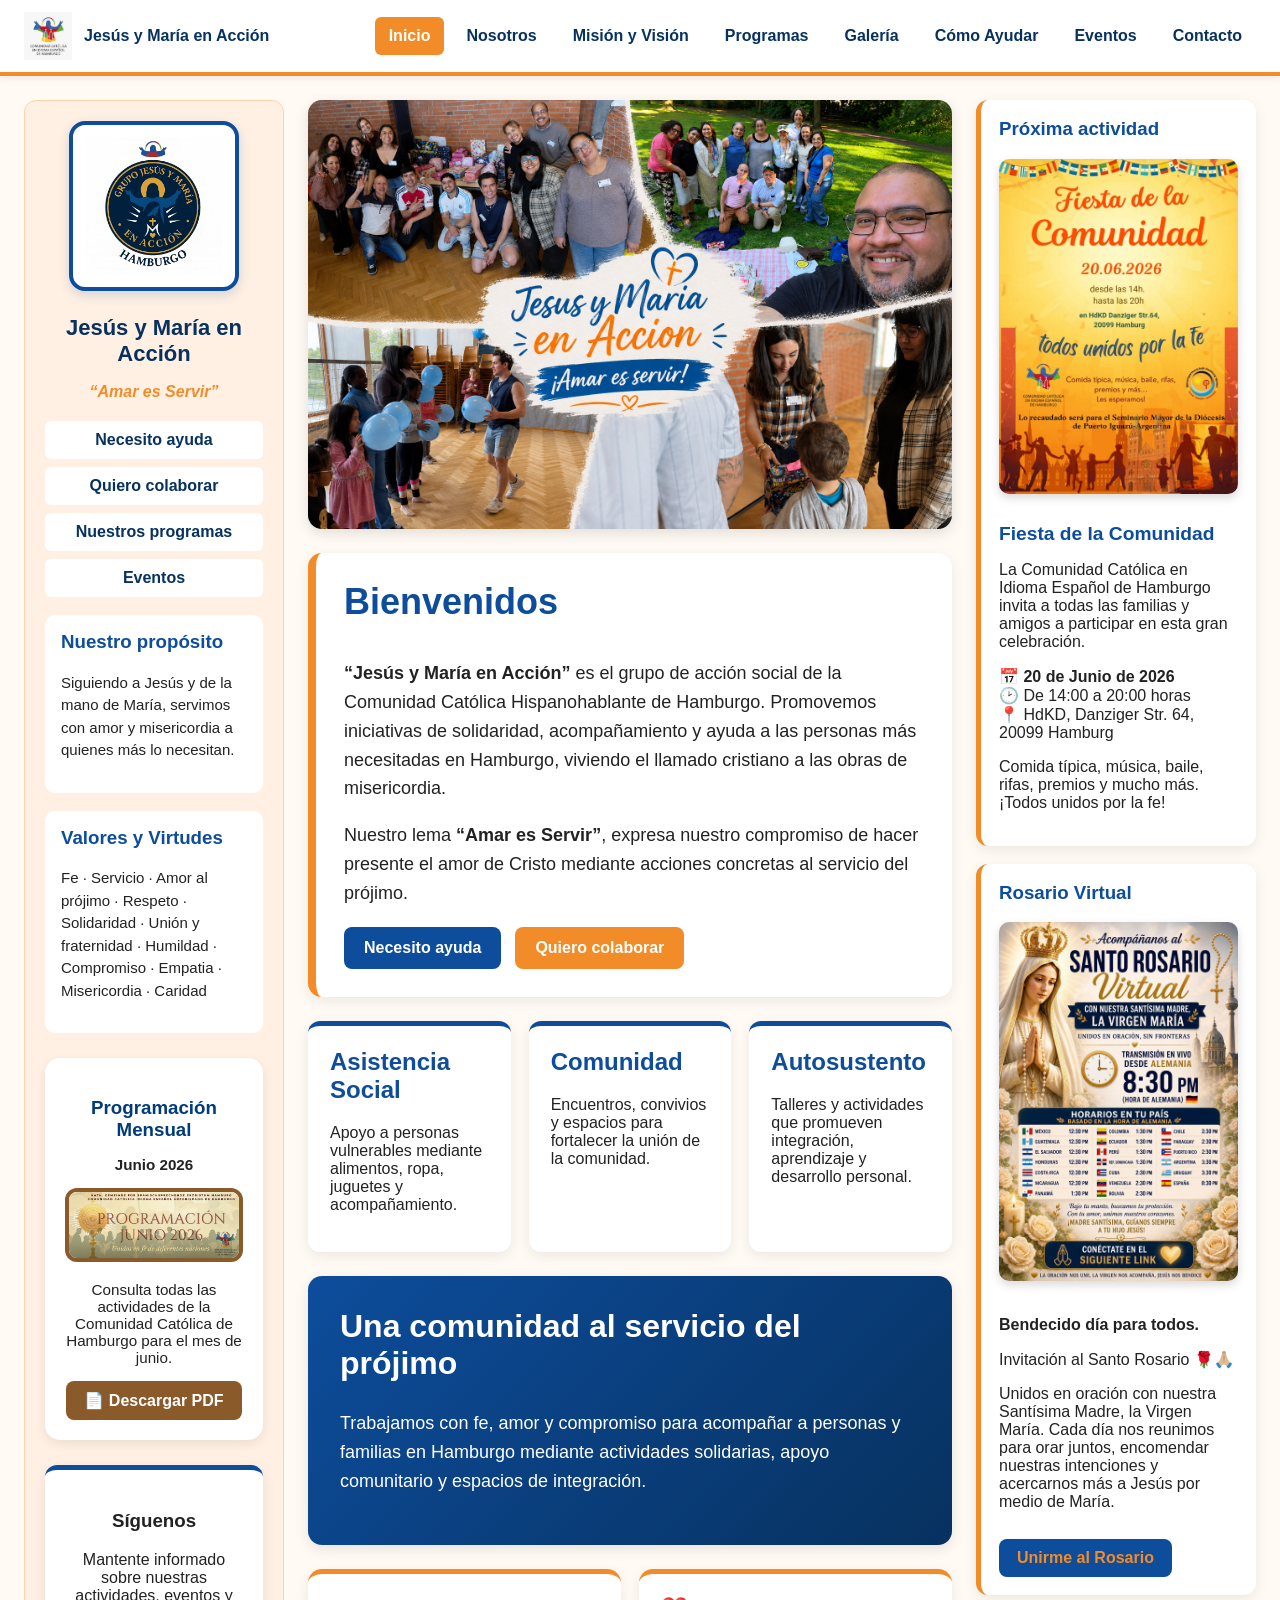
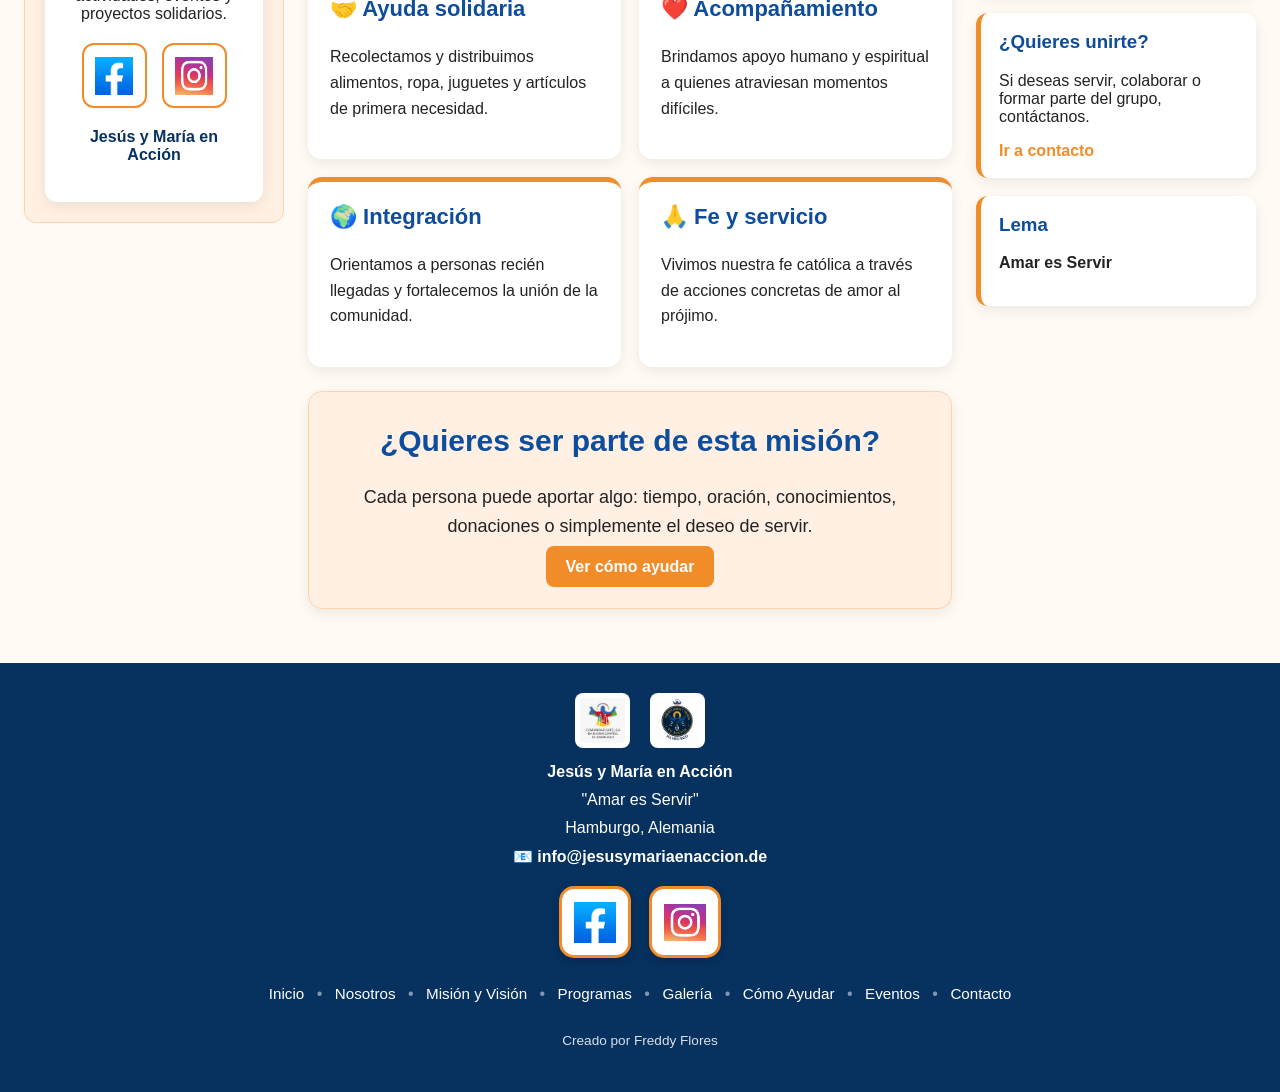
==== commit 60764d76: "Add reveal class to sections for animation effects" ====
--- a/index.html
+++ b/index.html
@@ -4,6 +4,8 @@
   <meta charset="UTF-8" />
   <meta name="viewport" content="width=device-width, initial-scale=1.0" />
   <title>Jesús y María en Acción | Amar es Servir</title>
+  <meta name="description" content="Grupo católico hispanohablante en Hamburgo dedicado al servicio, evangelización y ayuda social. Amar es Servir.">
+  <meta name="keywords" content="católicos hamburgo, comunidad hispana hamburgo, misión católica hamburgo, ayuda social, jesús y maría en acción">
   <link rel="icon" type="image/png" href="images/favicon/favicon.png">
   <link rel="stylesheet" href="style.css" />
 </head>
@@ -15,11 +17,11 @@
     <div id="sidebar"></div>
 
     <section class="main-content">
-      <div class="hero-card">
+      <div class="hero-card fade-in">
         <img src="images/image-center.png" alt="Jesús y María en Acción" class="hero-image" />
       </div>
 
-      <section class="welcome-section">
+      <section class="welcome-section reveal">
         <h1>Bienvenidos</h1>
         <p>
           <strong>“Jesús y María en Acción”</strong> es el grupo de acción social de la Comunidad Católica 
@@ -38,7 +40,7 @@
         </div>
       </section>
 
-      <section class="cards-section">
+      <section class="cards-section reveal">
         <article class="info-card">
           <h2>Asistencia Social</h2>
           <p>Apoyo a personas vulnerables mediante alimentos, ropa, juguetes y acompañamiento.</p>
@@ -54,7 +56,7 @@
           <p>Talleres y actividades que promueven integración, aprendizaje y desarrollo personal.</p>
         </article>
       </section>
-      <section class="home-mission">
+      <section class="home-mission reveal">
   <h2>Una comunidad al servicio del prójimo</h2>
   <p>
     Trabajamos con fe, amor y compromiso para acompañar a personas y familias
@@ -62,7 +64,7 @@
   </p>
 </section>
 
-<section class="home-actions">
+<section class="home-actions reveal">
   <article>
     <h3>🤝 Ayuda solidaria</h3>
     <p>Recolectamos y distribuimos alimentos, ropa, juguetes y artículos de primera necesidad.</p>
@@ -84,7 +86,7 @@
   </article>
 </section>
 
-<section class="home-call">
+<section class="home-call reveal">
   <h2>¿Quieres ser parte de esta misión?</h2>
   <p>
     Cada persona puede aportar algo: tiempo, oración, conocimientos, donaciones
@@ -94,7 +96,7 @@
 </section>
     </section>
 
-    <aside class="right-column">
+    <aside class="right-column reveal">
       <div class="right-box">
     <h3>Próxima actividad</h3>
 
@@ -168,4 +170,4 @@
 
   <script src="script.js"></script>
 </body>
-</html>+</html>
--- a/style.css
+++ b/style.css
@@ -913,6 +913,7 @@
     padding: 20px;
     border-radius: 15px;
     margin-top: 25px;
+    margin-bottom: 25px;
     text-align: center;
     box-shadow: 0 4px 12px rgba(0,0,0,0.08);
 }
@@ -1200,4 +1201,292 @@
     .cross-divider img {
         width: 70px;
     }
-}+}
+
+/* =========================
+   PROGRAMAS PAGE
+========================= */
+
+.programas-hero {
+    min-height: 320px;
+    background:
+        linear-gradient(rgba(7, 49, 95, 0.55), rgba(7, 49, 95, 0.55)),
+        url("images/diearchie.jpeg");
+    background-size: cover;
+    background-position: center;
+    border-radius: 16px;
+    overflow: hidden;
+    box-shadow: 0 4px 14px rgba(0,0,0,0.14);
+    display: flex;
+    align-items: center;
+    justify-content: center;
+    text-align: center;
+}
+
+.programas-hero-overlay {
+    color: white;
+    padding: 35px;
+}
+
+.programas-hero h1 {
+    font-size: 44px;
+    margin: 0 0 12px;
+}
+
+.programas-hero p {
+    font-size: 20px;
+    margin: 0 0 12px;
+}
+
+.programas-hero span {
+    display: inline-block;
+    background: var(--orange);
+    padding: 9px 18px;
+    border-radius: 30px;
+    font-weight: bold;
+    font-size: 18px;
+}
+
+.program-intro {
+    margin-top: 24px;
+    background: white;
+    padding: 30px;
+    border-radius: 14px;
+    border-left: 8px solid var(--orange);
+    box-shadow: 0 4px 14px rgba(0,0,0,0.08);
+}
+
+.program-intro h2 {
+    color: var(--blue);
+    font-size: 32px;
+    margin-top: 0;
+}
+
+.program-intro p {
+    font-size: 18px;
+    line-height: 1.7;
+}
+
+.program-section {
+    margin-top: 24px;
+    background: white;
+    padding: 26px;
+    border-radius: 14px;
+    display: grid;
+    grid-template-columns: 1fr 1fr;
+    gap: 26px;
+    align-items: center;
+    border-left: 8px solid var(--orange);
+    box-shadow: 0 4px 14px rgba(0,0,0,0.08);
+}
+
+.program-section.reverse {
+    direction: rtl;
+    border-left: none;
+    border-right: 8px solid var(--blue);
+}
+
+.program-section.reverse > * {
+    direction: ltr;
+}
+
+.program-image img {
+    width: 100%;
+    height: 340px;
+    object-fit: cover;
+    border-radius: 14px;
+    border: 4px solid var(--orange);
+    box-shadow: 0 4px 14px rgba(0,0,0,0.16);
+    transition: transform 0.35s ease, box-shadow 0.35s ease;
+}
+
+.program-image img:hover {
+    transform: scale(1.025);
+    box-shadow: 0 8px 22px rgba(0,0,0,0.22);
+}
+
+.program-label {
+    display: inline-block;
+    background: var(--light-orange);
+    color: var(--orange);
+    font-weight: bold;
+    padding: 7px 14px;
+    border-radius: 25px;
+    margin-bottom: 10px;
+}
+
+.program-text h2 {
+    color: var(--blue);
+    font-size: 31px;
+    margin: 0 0 12px;
+}
+
+.program-text p {
+    font-size: 17px;
+    line-height: 1.7;
+}
+
+.program-text ul {
+    padding-left: 20px;
+    margin-bottom: 0;
+}
+
+.program-text li {
+    margin-bottom: 8px;
+    line-height: 1.5;
+}
+
+.program-gallery {
+    margin-top: 24px;
+    display: grid;
+    grid-template-columns: 1fr 1fr;
+    gap: 20px;
+}
+
+.program-gallery article {
+    background: white;
+    padding: 18px;
+    border-radius: 14px;
+    border-top: 6px solid var(--blue);
+    box-shadow: 0 4px 14px rgba(0,0,0,0.08);
+}
+
+.program-gallery img {
+    width: 100%;
+    height: 230px;
+    object-fit: cover;
+    border-radius: 12px;
+    margin-bottom: 12px;
+}
+
+.program-gallery h3 {
+    color: var(--blue);
+    margin: 0 0 8px;
+    font-size: 22px;
+}
+
+.program-gallery p {
+    line-height: 1.6;
+}
+
+.program-final {
+    margin-top: 24px;
+    background: linear-gradient(135deg, var(--dark-blue), var(--blue));
+    color: white;
+    padding: 36px;
+    border-radius: 14px;
+    text-align: center;
+    box-shadow: 0 4px 14px rgba(0,0,0,0.12);
+}
+
+.program-final h2 {
+    font-size: 34px;
+    margin-top: 0;
+}
+
+.program-final p {
+    font-size: 18px;
+    line-height: 1.7;
+    max-width: 850px;
+    margin: 0 auto 22px;
+}
+
+/* Animaciones compartidas */
+
+.fade-in {
+    animation: fadeInPage 0.9s ease forwards;
+}
+
+.reveal {
+    opacity: 0;
+    transform: translateY(35px);
+    transition: all 0.8s ease;
+}
+
+.reveal.active {
+    opacity: 1;
+    transform: translateY(0);
+}
+
+@keyframes fadeInPage {
+    from {
+        opacity: 0;
+        transform: translateY(18px);
+    }
+    to {
+        opacity: 1;
+        transform: translateY(0);
+    }
+}
+
+/* Responsive Programas */
+
+@media (max-width: 800px) {
+    .programas-hero {
+        min-height: 260px;
+    }
+
+    .programas-hero h1 {
+        font-size: 32px;
+    }
+
+    .programas-hero p {
+        font-size: 17px;
+    }
+
+    .program-intro,
+    .program-section,
+    .program-final {
+        padding: 22px;
+    }
+
+    .program-section,
+    .program-section.reverse,
+    .program-gallery {
+        grid-template-columns: 1fr;
+        direction: ltr;
+    }
+
+    .program-section.reverse {
+        border-left: 8px solid var(--orange);
+        border-right: none;
+    }
+
+    .program-image img {
+        height: 250px;
+    }
+
+    .program-gallery img {
+        height: 220px;
+    }
+
+    .program-intro h2,
+    .program-text h2,
+    .program-final h2 {
+        font-size: 27px;
+    }
+}
+
+/* FOOTER MENU */
+
+.footer-menu {
+    margin: 20px 0;
+    text-align: center;
+    line-height: 2;
+}
+
+.footer-menu a {
+    color: white;
+    text-decoration: none;
+    font-size: 0.95rem;
+    transition: 0.3s;
+}
+
+.footer-menu a:hover {
+    color: var(--orange);
+}
+
+.footer-menu span {
+    color: rgba(255,255,255,0.5);
+    margin: 0 8px;
+}
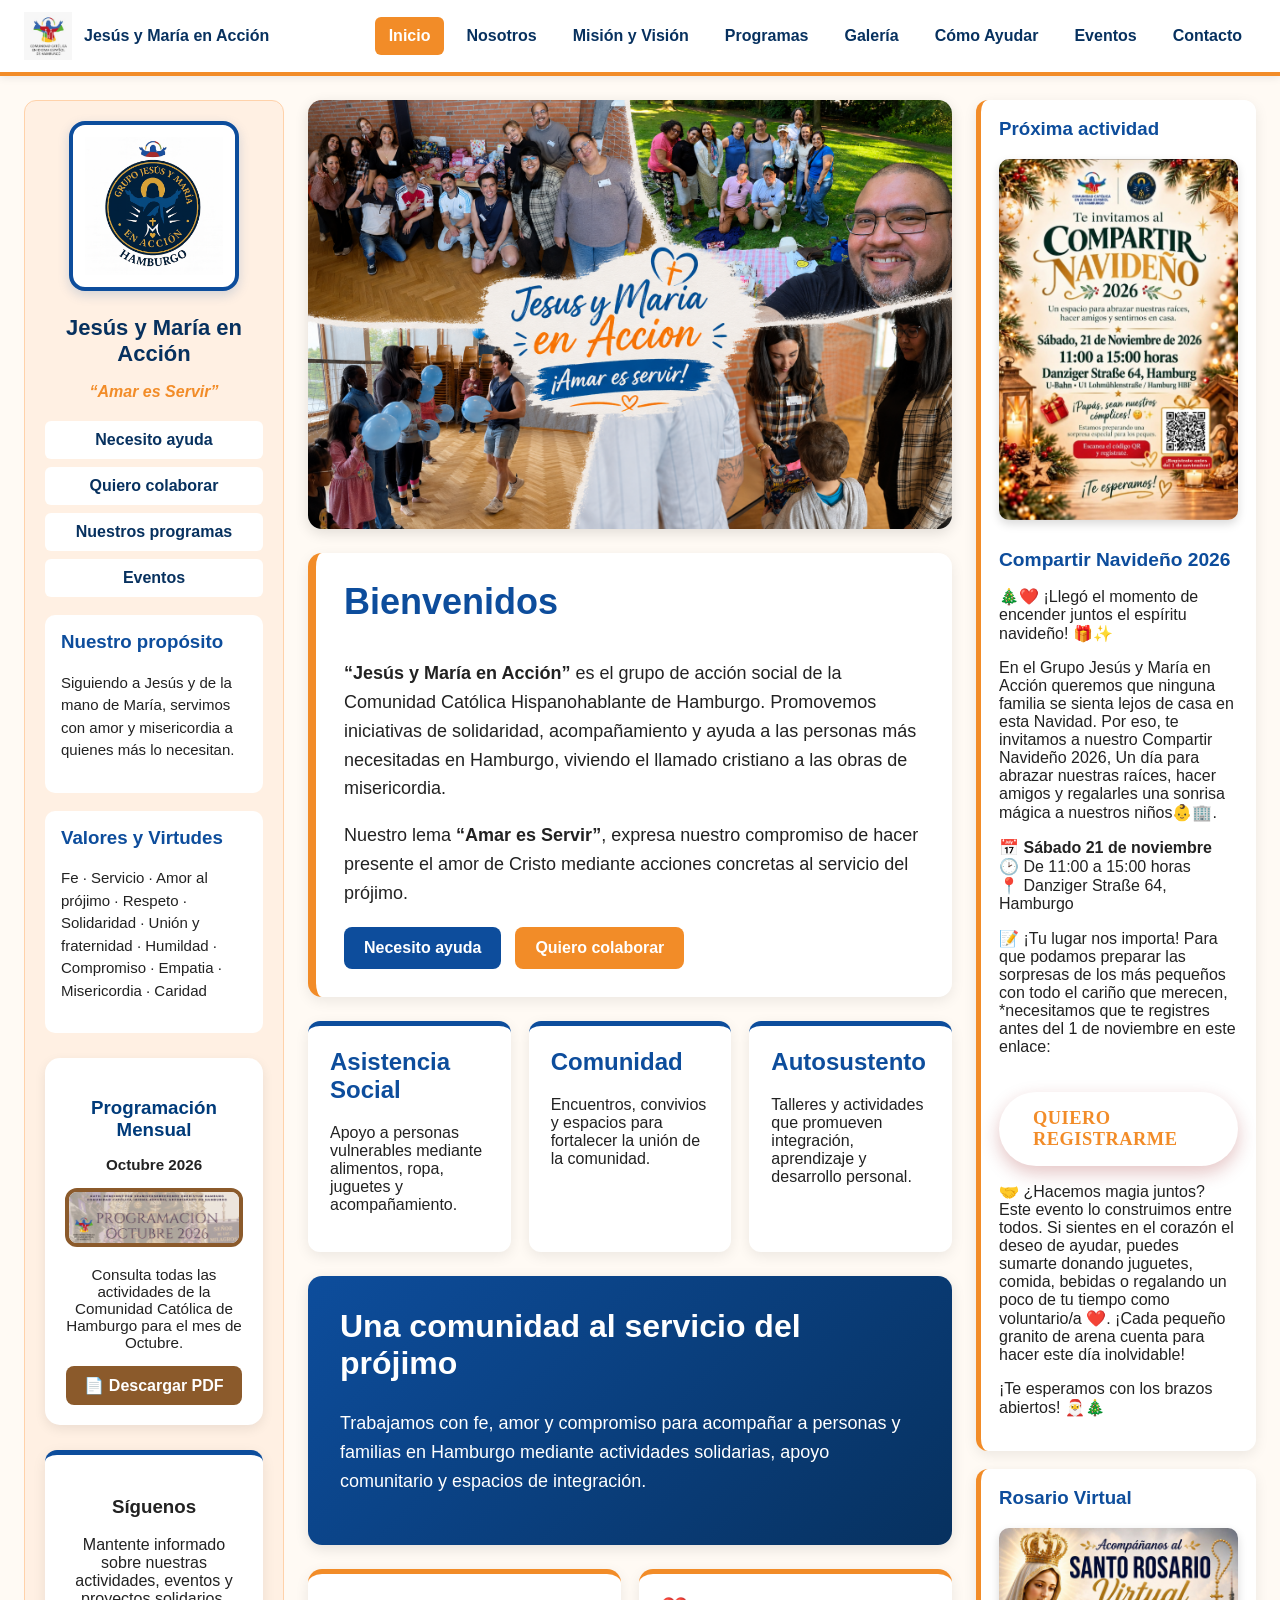
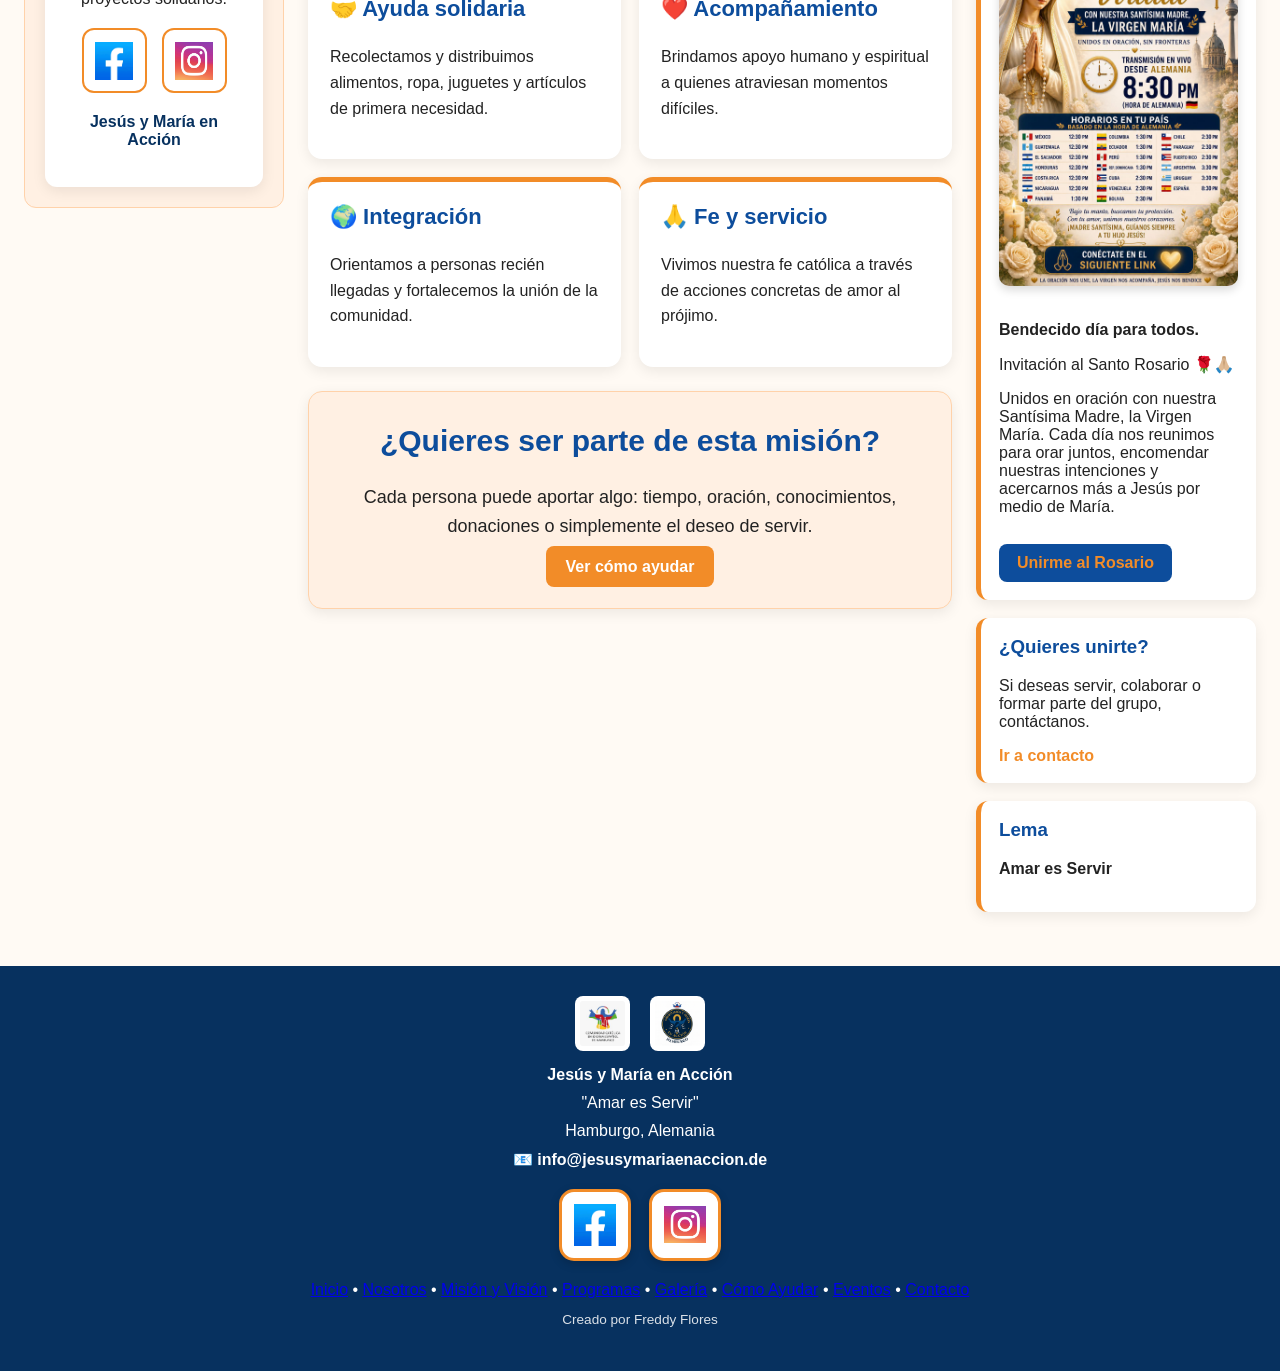
==== commit cce58838: "testing" ====
--- a/index.html
+++ b/index.html
@@ -104,24 +104,37 @@
          alt="Fiesta de la Comunidad"
          class="activity-image">
 
-    <h4>Fiesta de la Comunidad</h4>
-
+    <h4>Compartir Navideño 2026</h4>
+    <p>🎄❤️ ¡Llegó el momento de encender juntos el espíritu navideño! 🎁✨      
+    </p>
     <p>
-        La Comunidad Católica en Idioma Español de Hamburgo invita a
-        todas las familias y amigos a participar en esta gran celebración.
+        En el Grupo Jesús y María en Acción queremos que ninguna familia se sienta lejos de casa en esta Navidad. Por eso, te invitamos a nuestro Compartir Navideño 2026, Un día para abrazar nuestras raíces, hacer amigos y regalarles una sonrisa mágica a nuestros niños👶🏢.
     </p>
 
     <p>
-        📅 <strong>20 de Junio de 2026</strong><br>
-        🕑 De 14:00 a 20:00 horas<br>
-        📍 HdKD, Danziger Str. 64, 20099 Hamburg
+        📅 <strong>Sábado 21 de noviembre</strong><br>
+        🕑 De 11:00 a 15:00 horas<br>
+        📍 Danziger Straße 64, Hamburgo
     </p>
 
     <p>
-        Comida típica, música, baile, rifas, premios y mucho más.
-        ¡Todos unidos por la fe!
+        📝 ¡Tu lugar nos importa! Para que podamos preparar las 
+        sorpresas de los más pequeños con todo el cariño que merecen, 
+        *necesitamos que te registres antes del 1 de noviembre en este enlace:
     </p>
-</div>
+    <a
+        href="registro-compartir-navideno-2026.html"
+        class="navidad-button"
+      >
+        QUIERO REGISTRARME
+      </a>
+    <p>🤝 ¿Hacemos magia juntos? Este evento lo construimos entre todos. 
+      Si sientes en el corazón el deseo de ayudar, puedes sumarte donando juguetes, 
+      comida, bebidas o regalando un poco de tu tiempo como voluntario/a ❤️. 
+      ¡Cada pequeño granito de arena cuenta para hacer este día inolvidable!
+    </p>
+    <p>¡Te esperamos con los brazos abiertos! 🎅🎄</p>
+  </div>
 
 <div class="right-box">
     <h3>Rosario Virtual</h3>
--- a/style.css
+++ b/style.css
@@ -1467,26 +1467,49 @@
     }
 }
 
-/* FOOTER MENU */
-
-.footer-menu {
-    margin: 20px 0;
-    text-align: center;
-    line-height: 2;
-}
-
-.footer-menu a {
-    color: white;
-    text-decoration: none;
-    font-size: 0.95rem;
-    transition: 0.3s;
-}
-
-.footer-menu a:hover {
-    color: var(--orange);
-}
-
-.footer-menu span {
-    color: rgba(255,255,255,0.5);
-    margin: 0 8px;
-}
+.navidad-button {
+  display: inline-block;
+
+  margin-top: 20px;
+
+  padding: 16px 34px;
+
+  background:
+    linear-gradient(
+      135deg,
+      var(--navidad-rojo),
+      var(--navidad-rojo-oscuro)
+    );
+
+  color: white;
+
+  text-decoration: none;
+
+  font-family:
+    Georgia,
+    "Times New Roman",
+    serif;
+
+  font-size: 1.15rem;
+
+  font-weight: bold;
+
+  letter-spacing: 0.5px;
+
+  border-radius: 50px;
+
+  box-shadow:
+    0 7px 18px rgba(150, 24, 24, 0.25);
+
+  transition:
+    transform 0.2s ease,
+    box-shadow 0.2s ease;
+}
+
+
+.navidad-button:hover {
+  transform: translateY(-3px);
+
+  box-shadow:
+    0 10px 24px rgba(150, 24, 24, 0.35);
+}
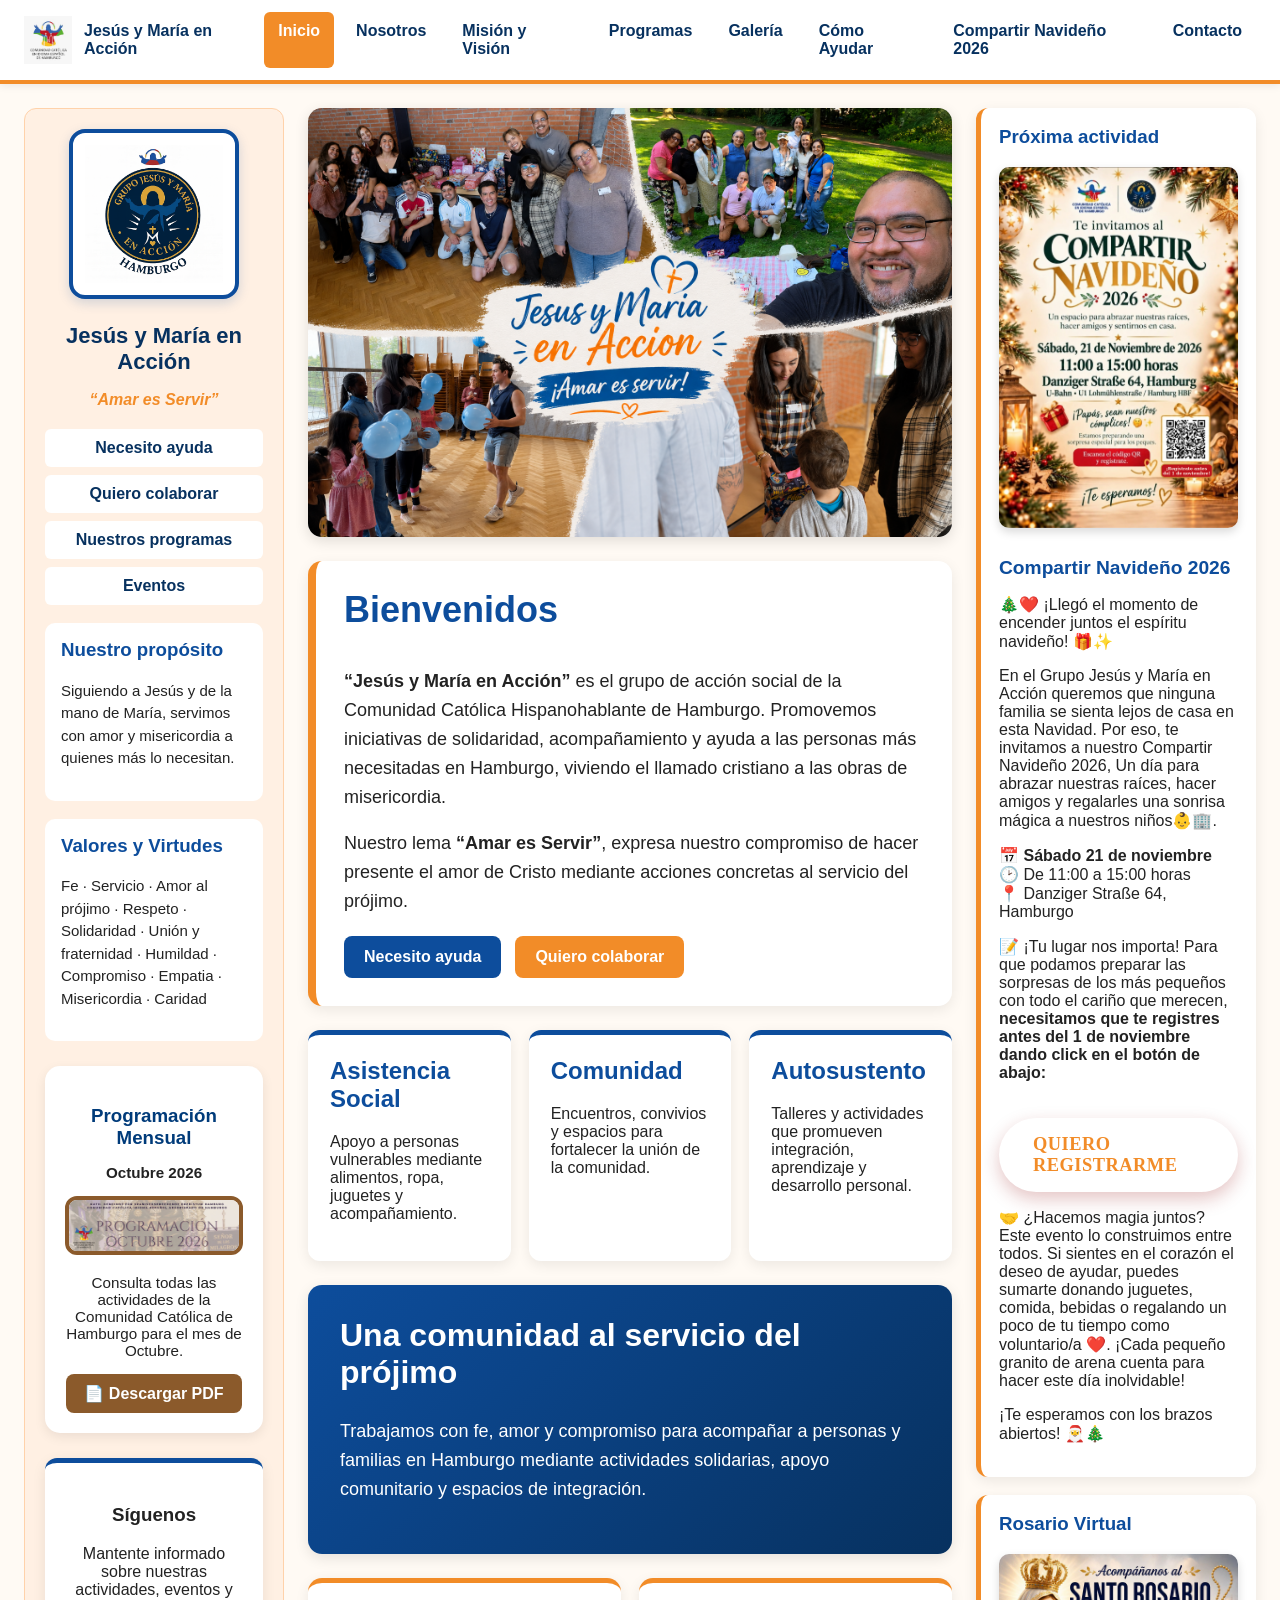
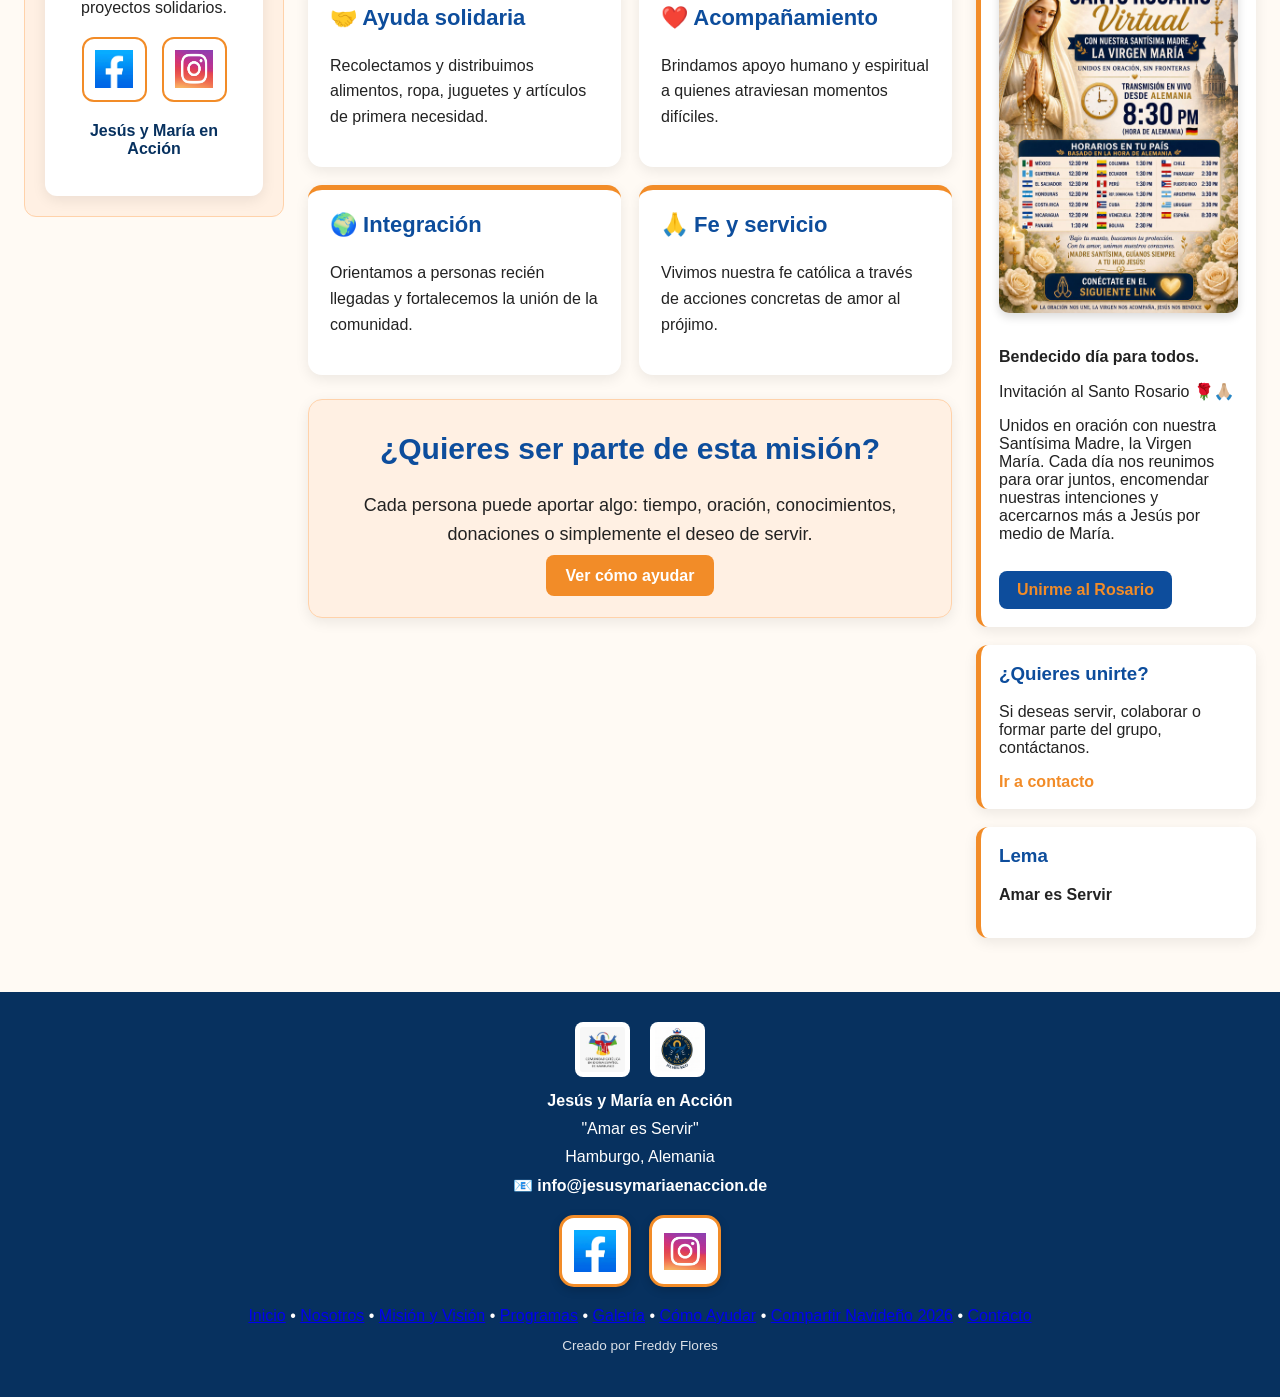
==== commit 517e7e24: "added compartir" ====
--- a/index.html
+++ b/index.html
@@ -120,7 +120,7 @@
     <p>
         📝 ¡Tu lugar nos importa! Para que podamos preparar las 
         sorpresas de los más pequeños con todo el cariño que merecen, 
-        *necesitamos que te registres antes del 1 de noviembre en este enlace:
+        <strong>necesitamos que te registres antes del 1 de noviembre dando click en el botón de abajo:</strong><br>
     </p>
     <a
         href="registro-compartir-navideno-2026.html"
